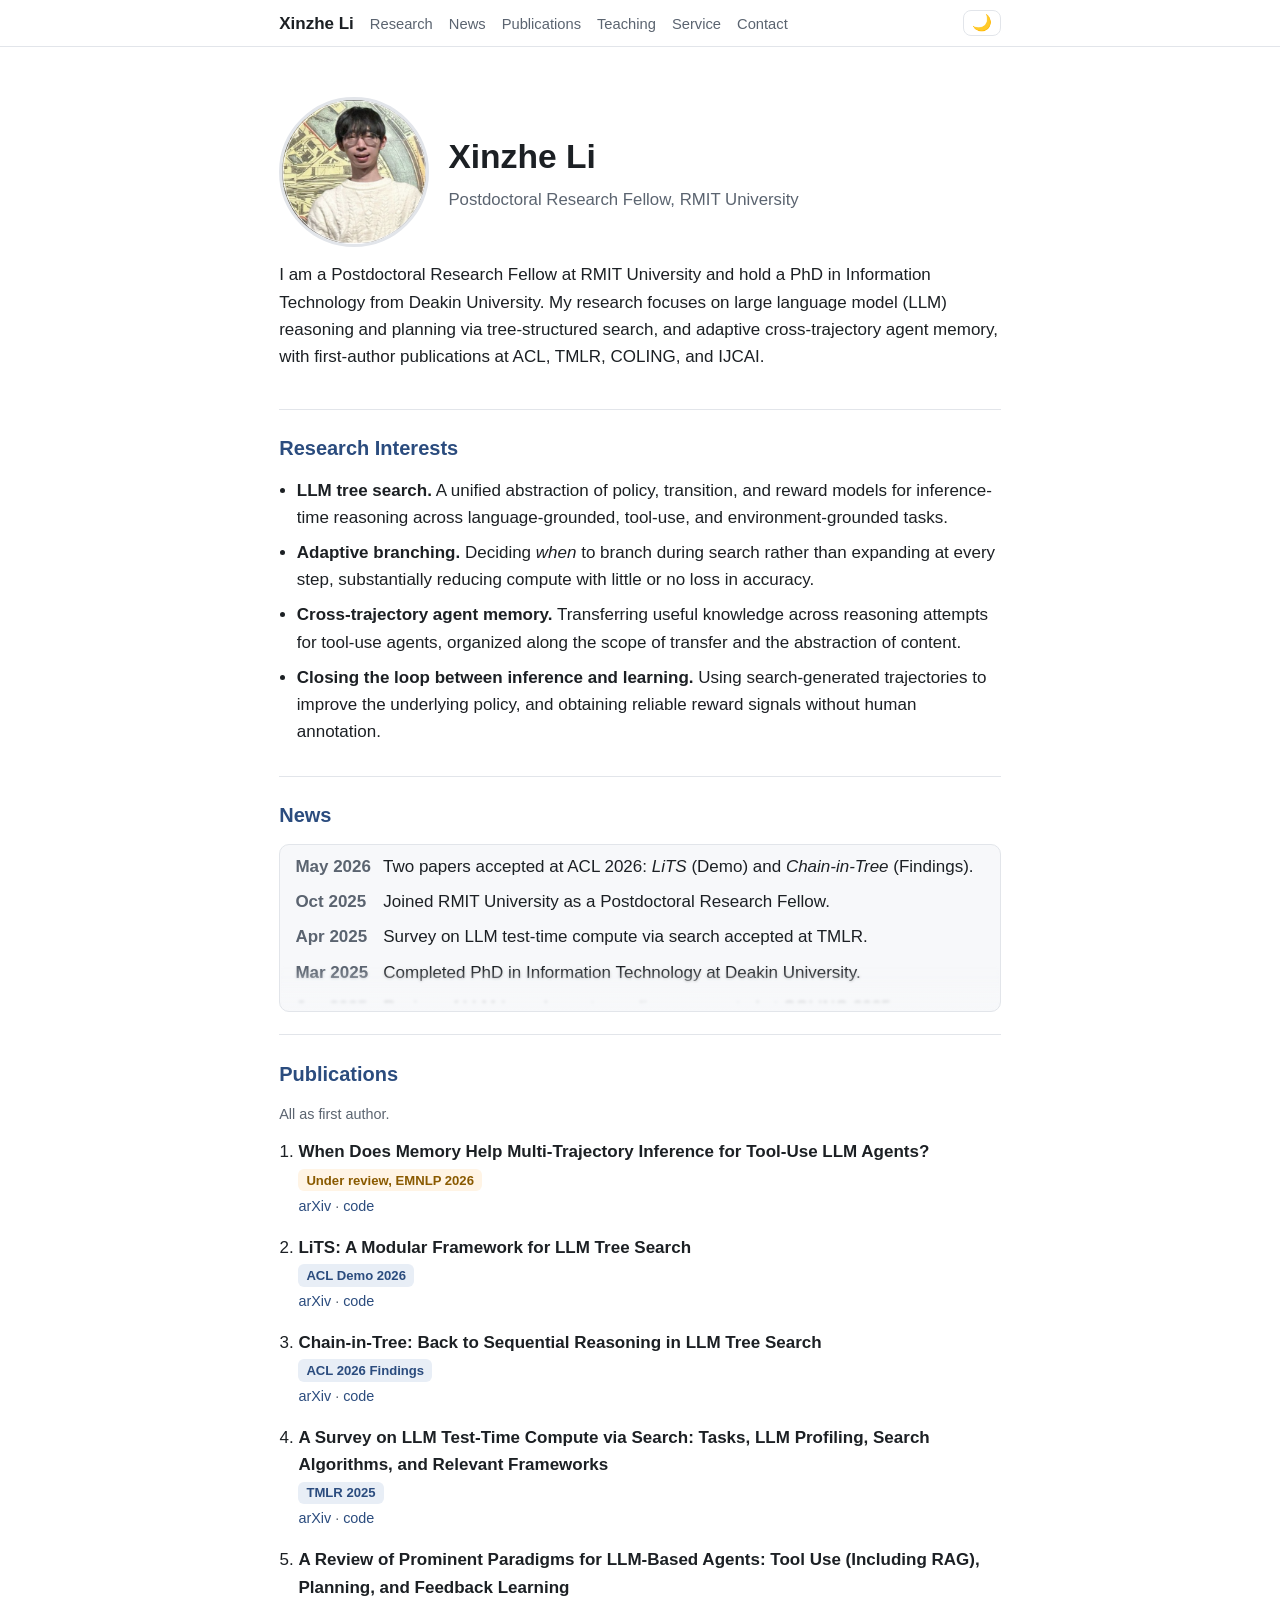
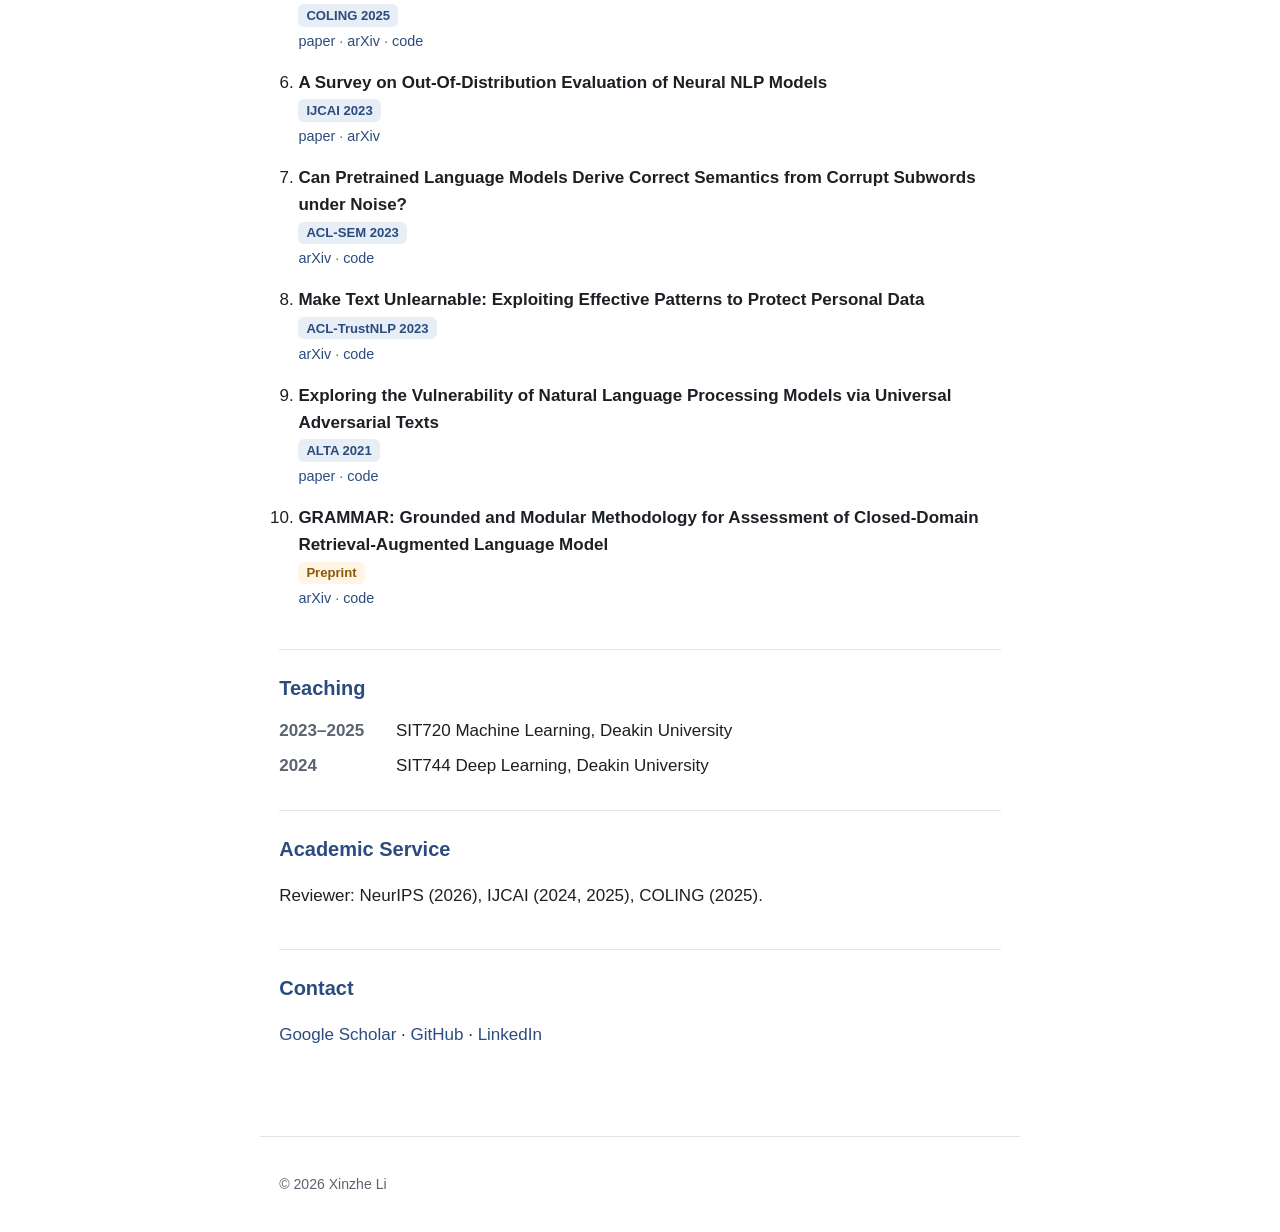
==== index.html @ d748f467 "Remove profile links under bio and email (kept links in contact footer)" ====
<!DOCTYPE html>
<html lang="en" data-theme="light">
<head>
  <meta charset="UTF-8">
  <meta name="viewport" content="width=device-width, initial-scale=1.0">
  <title>Xinzhe Li</title>
  <meta name="description" content="Xinzhe Li — Postdoctoral Research Fellow at RMIT University. LLM reasoning and planning via tree search, and cross-trajectory agent memory.">
  <meta name="author" content="Xinzhe Li">
  <link rel="preconnect" href="https://fonts.googleapis.com">
  <link rel="stylesheet" href="assets/css/style.css">
</head>
<body>
  <header class="site-header">
    <nav class="nav" aria-label="Primary">
      <a class="nav-brand" href="#top">Xinzhe Li</a>
      <ul class="nav-links">
        <li><a href="#research">Research</a></li>
        <li><a href="#news">News</a></li>
        <li><a href="#publications">Publications</a></li>
        <li><a href="#teaching">Teaching</a></li>
        <li><a href="#service">Service</a></li>
        <li><a href="#contact">Contact</a></li>
      </ul>
      <button id="theme-toggle" class="theme-toggle" type="button" aria-label="Toggle dark mode" title="Toggle dark mode">🌙</button>
    </nav>
  </header>

  <main id="top">
    <section class="hero" aria-labelledby="hero-name">
      <div class="hero-head">
        <img class="avatar" src="assets/img/avatar.png" alt="Xinzhe Li" width="150" height="150">
        <div>
          <h1 id="hero-name">Xinzhe Li</h1>
          <p class="hero-role">Postdoctoral Research Fellow, RMIT University</p>
        </div>
      </div>
      <p class="hero-bio">
        I am a Postdoctoral Research Fellow at RMIT University and hold a PhD in
        Information Technology from Deakin University. My research focuses on
        large language model (LLM) reasoning and planning via tree-structured search,
        and adaptive cross-trajectory agent memory, with first-author publications at
        ACL, TMLR, COLING, and IJCAI.
      </p>
    </section>

    <section id="research" aria-labelledby="research-h">
      <h2 id="research-h">Research Interests</h2>
      <ul class="research-list">
        <li><strong>LLM tree search.</strong> A unified abstraction of policy, transition,
          and reward models for inference-time reasoning across language-grounded,
          tool-use, and environment-grounded tasks.</li>
        <li><strong>Adaptive branching.</strong> Deciding <em>when</em> to branch during
          search rather than expanding at every step, substantially reducing compute with
          little or no loss in accuracy.</li>
        <li><strong>Cross-trajectory agent memory.</strong> Transferring useful knowledge
          across reasoning attempts for tool-use agents, organized along the scope of
          transfer and the abstraction of content.</li>
        <li><strong>Closing the loop between inference and learning.</strong> Using
          search-generated trajectories to improve the underlying policy, and obtaining
          reliable reward signals without human annotation.</li>
      </ul>
    </section>

    <section id="news" aria-labelledby="news-h">
      <h2 id="news-h">News</h2>
      <div class="news-box">
        <ul class="news-list">
          <li><span class="news-date">May 2026</span> Two papers accepted at ACL 2026: <em>LiTS</em> (Demo) and <em>Chain-in-Tree</em> (Findings).</li>
          <li><span class="news-date">Oct 2025</span> Joined RMIT University as a Postdoctoral Research Fellow.</li>
          <li><span class="news-date">Apr 2025</span> Survey on LLM test-time compute via search accepted at TMLR.</li>
          <li><span class="news-date">Mar 2025</span> Completed PhD in Information Technology at Deakin University.</li>
          <li><span class="news-date">Jan 2025</span> Review of LLM-based agent paradigms presented at COLING 2025.</li>
        </ul>
      </div>
    </section>

    <section id="publications" aria-labelledby="pub-h">
      <h2 id="pub-h">Publications</h2>
      <p class="pub-note">All as first author.</p>
      <ol class="pub-list">
        <li>
          <span class="pub-title">When Does Memory Help Multi-Trajectory Inference for Tool-Use LLM Agents?</span>
          <span class="pub-venue badge-review">Under review, EMNLP 2026</span>
          <span class="pub-links"><a href="https://arxiv.org/abs/2605.28224">arXiv</a> · <a href="https://github.com/xinzhel/lits-llm">code</a></span>
        </li>
        <li>
          <span class="pub-title">LiTS: A Modular Framework for LLM Tree Search</span>
          <span class="pub-venue">ACL Demo 2026</span>
          <span class="pub-links"><a href="https://arxiv.org/abs/2603.00631">arXiv</a> · <a href="https://github.com/xinzhel/lits-llm">code</a></span>
        </li>
        <li>
          <span class="pub-title">Chain-in-Tree: Back to Sequential Reasoning in LLM Tree Search</span>
          <span class="pub-venue">ACL 2026 Findings</span>
          <span class="pub-links"><a href="https://arxiv.org/abs/2509.25835">arXiv</a> · <a href="https://github.com/xinzhel/chain_in_tree">code</a></span>
        </li>
        <li>
          <span class="pub-title">A Survey on LLM Test-Time Compute via Search: Tasks, LLM Profiling, Search Algorithms, and Relevant Frameworks</span>
          <span class="pub-venue">TMLR 2025</span>
          <span class="pub-links"><a href="https://arxiv.org/abs/2501.10069">arXiv</a> · <a href="https://github.com/xinzhel/LLM-Search">code</a></span>
        </li>
        <li>
          <span class="pub-title">A Review of Prominent Paradigms for LLM-Based Agents: Tool Use (Including RAG), Planning, and Feedback Learning</span>
          <span class="pub-venue">COLING 2025</span>
          <span class="pub-links"><a href="https://aclanthology.org/2025.coling-main.652/">paper</a> · <a href="https://arxiv.org/abs/2406.05804">arXiv</a> · <a href="https://github.com/xinzhel/LLM-Agent-Survey">code</a></span>
        </li>
        <li>
          <span class="pub-title">A Survey on Out-Of-Distribution Evaluation of Neural NLP Models</span>
          <span class="pub-venue">IJCAI 2023</span>
          <span class="pub-links"><a href="https://www.ijcai.org/proceedings/2023/749">paper</a> · <a href="https://arxiv.org/abs/2306.15261">arXiv</a></span>
        </li>
        <li>
          <span class="pub-title">Can Pretrained Language Models Derive Correct Semantics from Corrupt Subwords under Noise?</span>
          <span class="pub-venue">ACL-SEM 2023</span>
          <span class="pub-links"><a href="https://arxiv.org/abs/2306.15268">arXiv</a> · <a href="https://github.com/xinzhel/word_corruption">code</a></span>
        </li>
        <li>
          <span class="pub-title">Make Text Unlearnable: Exploiting Effective Patterns to Protect Personal Data</span>
          <span class="pub-venue">ACL-TrustNLP 2023</span>
          <span class="pub-links"><a href="https://arxiv.org/abs/2307.00456">arXiv</a> · <a href="https://github.com/xinzhel/unlearnable_texts">code</a></span>
        </li>
        <li>
          <span class="pub-title">Exploring the Vulnerability of Natural Language Processing Models via Universal Adversarial Texts</span>
          <span class="pub-venue">ALTA 2021</span>
          <span class="pub-links"><a href="https://aclanthology.org/2021.alta-1.14/">paper</a> · <a href="https://github.com/xinzhel/attack_alta">code</a></span>
        </li>
        <li>
          <span class="pub-title">GRAMMAR: Grounded and Modular Methodology for Assessment of Closed-Domain Retrieval-Augmented Language Model</span>
          <span class="pub-venue badge-review">Preprint</span>
          <span class="pub-links"><a href="https://arxiv.org/abs/2404.19232">arXiv</a> · <a href="https://github.com/xinzhel/grammar">code</a></span>
        </li>
      </ol>
    </section>

    <section id="teaching" aria-labelledby="teach-h">
      <h2 id="teach-h">Teaching</h2>
      <ul class="teach-list">
        <li><span class="teach-date">2023–2025</span> SIT720 Machine Learning, Deakin University</li>
        <li><span class="teach-date">2024</span> SIT744 Deep Learning, Deakin University</li>
      </ul>
    </section>

    <section id="service" aria-labelledby="service-h">
      <h2 id="service-h">Academic Service</h2>
      <p>Reviewer: NeurIPS (2026), IJCAI (2024, 2025), COLING (2025).</p>
    </section>

    <section id="contact" aria-labelledby="contact-h">
      <h2 id="contact-h">Contact</h2>
      <p>
        <a href="https://scholar.google.com.au/citations?user=GzoezEUAAAAJ&hl=en">Google Scholar</a> ·
        <a href="https://github.com/xinzhel">GitHub</a> ·
        <a href="https://www.linkedin.com/in/xinzhe-li-b04639166/">LinkedIn</a>
      </p>
    </section>
  </main>

  <footer class="site-footer">
    <p>© <span id="year">2026</span> Xinzhe Li</p>
  </footer>

  <script src="assets/js/theme.js" defer></script>
</body>
</html>
---- assets/css/style.css ----
:root {
  --bg: #ffffff;
  --surface: #f7f8fa;
  --text: #1c2024;
  --muted: #5b6470;
  --accent: #2b4c7e;
  --accent-soft: #e8eef6;
  --border: #e2e5ea;
  --badge-review-bg: #fff4e5;
  --badge-review-text: #8a5a00;
  --maxw: 760px;
}

html[data-theme="dark"] {
  --bg: #14171a;
  --surface: #1c2024;
  --text: #e6e8eb;
  --muted: #9aa3ad;
  --accent: #8fb2e0;
  --accent-soft: #21303f;
  --border: #2a2f35;
  --badge-review-bg: #3a2e16;
  --badge-review-text: #e6b873;
}

@media (prefers-color-scheme: dark) {
  html:not([data-theme="light"]) {
    --bg: #14171a;
    --surface: #1c2024;
    --text: #e6e8eb;
    --muted: #9aa3ad;
    --accent: #8fb2e0;
    --accent-soft: #21303f;
    --border: #2a2f35;
    --badge-review-bg: #3a2e16;
    --badge-review-text: #e6b873;
  }
}

* { box-sizing: border-box; }

html { scroll-behavior: smooth; }

body {
  margin: 0;
  background: var(--bg);
  color: var(--text);
  font-family: -apple-system, BlinkMacSystemFont, "Segoe UI", Roboto, Helvetica, Arial, sans-serif;
  line-height: 1.6;
  font-size: 17px;
}

a { color: var(--accent); text-decoration: none; }
a:hover { text-decoration: underline; }

/* Header / nav */
.site-header {
  position: sticky;
  top: 0;
  background: color-mix(in srgb, var(--bg) 88%, transparent);
  backdrop-filter: saturate(180%) blur(8px);
  border-bottom: 1px solid var(--border);
  z-index: 10;
}
.nav {
  max-width: var(--maxw);
  margin: 0 auto;
  padding: 0.6rem 1.2rem;
  display: flex;
  align-items: center;
  gap: 1rem;
}
.nav-brand { font-weight: 700; color: var(--text); }
.nav-links {
  list-style: none;
  display: flex;
  flex-wrap: wrap;
  gap: 1rem;
  margin: 0;
  padding: 0;
  flex: 1;
}
.nav-links a { color: var(--muted); font-size: 0.92rem; }
.nav-links a:hover { color: var(--accent); text-decoration: none; }
.theme-toggle {
  background: transparent;
  border: 1px solid var(--border);
  border-radius: 8px;
  padding: 0.25rem 0.5rem;
  cursor: pointer;
  font-size: 1rem;
  line-height: 1;
}

/* Main layout */
main {
  max-width: var(--maxw);
  margin: 0 auto;
  padding: 1.5rem 1.2rem 3rem;
}
section { padding: 1.4rem 0; border-top: 1px solid var(--border); }
section:first-of-type { border-top: none; }
h1 { font-size: 2.1rem; margin: 0 0 0.2rem; }
h2 { font-size: 1.25rem; color: var(--accent); margin: 0 0 0.8rem; }

/* Hero */
.hero { padding-top: 1.6rem; }
.hero-role { color: var(--muted); font-size: 1.05rem; margin: 0 0 0.9rem; }
.hero-bio { margin: 0 0 1rem; }
.hero-links, .nav-links { list-style: none; }
.hero-links {
  display: flex;
  flex-wrap: wrap;
  gap: 0.4rem 1rem;
  margin: 0;
  padding: 0;
}
.hero-links a { font-weight: 600; }

/* Lists */
.research-list { padding-left: 1.1rem; margin: 0; }
.research-list li { margin-bottom: 0.5rem; }

.news-list, .teach-list { list-style: none; padding: 0; margin: 0; }
.news-list li, .teach-list li { margin-bottom: 0.5rem; }
.news-date, .teach-date {
  display: inline-block;
  min-width: 5.2rem;
  font-weight: 600;
  color: var(--muted);
}

/* Publications */
.pub-note { color: var(--muted); margin: 0 0 0.8rem; font-size: 0.9rem; }
.pub-list { padding-left: 1.2rem; margin: 0; }
.pub-list li { margin-bottom: 1rem; }
.pub-title { display: block; font-weight: 600; }
.pub-venue {
  display: inline-block;
  margin: 0.2rem 0;
  padding: 0.05rem 0.5rem;
  background: var(--accent-soft);
  color: var(--accent);
  border-radius: 6px;
  font-size: 0.82rem;
  font-weight: 600;
}
.pub-venue.badge-review {
  background: var(--badge-review-bg);
  color: var(--badge-review-text);
}
.pub-links { display: block; font-size: 0.9rem; color: var(--muted); }

/* Footer */
.site-footer {
  max-width: var(--maxw);
  margin: 0 auto;
  padding: 1.4rem 1.2rem;
  border-top: 1px solid var(--border);
  color: var(--muted);
  font-size: 0.88rem;
}

/* Responsive */
@media (max-width: 720px) {
  body { font-size: 16px; }
  .nav { flex-wrap: wrap; }
  .nav-links { order: 3; width: 100%; }
  h1 { font-size: 1.8rem; }
  .news-date, .teach-date { display: block; min-width: 0; }
}

/* News: scrollable box with a faded, blurred bottom edge */
.news-box {
  position: relative;
  background: var(--surface);
  border: 1px solid var(--border);
  border-radius: 10px;
  padding: 0.5rem 0.95rem;
}
.news-box .news-list {
  max-height: 150px;
  overflow-y: auto;
  padding-right: 0.6rem;
  scrollbar-width: thin;
}
.news-box .news-list li:last-child { margin-bottom: 0.2rem; }
.news-box::after {
  content: "";
  position: absolute;
  left: 1px;
  right: 1px;
  bottom: 1px;
  height: 44px;
  border-radius: 0 0 10px 10px;
  background: linear-gradient(to bottom, transparent, var(--surface));
  backdrop-filter: blur(1.5px);
  -webkit-mask-image: linear-gradient(to bottom, transparent, #000 75%);
  mask-image: linear-gradient(to bottom, transparent, #000 75%);
  pointer-events: none;
}

/* Hero avatar */
.hero-head {
  display: flex;
  align-items: center;
  gap: 1.2rem;
  margin-bottom: 0.9rem;
}
.hero-head h1 { margin: 0 0 0.2rem; }
.hero-head .hero-role { margin: 0; }
.avatar {
  width: 150px;
  height: 150px;
  border-radius: 50%;
  object-fit: cover;
  object-position: center;
  border: 3px solid var(--border);
  flex-shrink: 0;
}
@media (max-width: 720px) {
  .hero-head { flex-direction: column; align-items: flex-start; gap: 0.8rem; }
  .avatar { width: 120px; height: 120px; }
}

/* Teaching: fixed-width date column so course titles align */
.teach-date { width: 7rem; min-width: 7rem; }
@media (max-width: 720px) {
  .teach-date { width: auto; min-width: 0; }
}
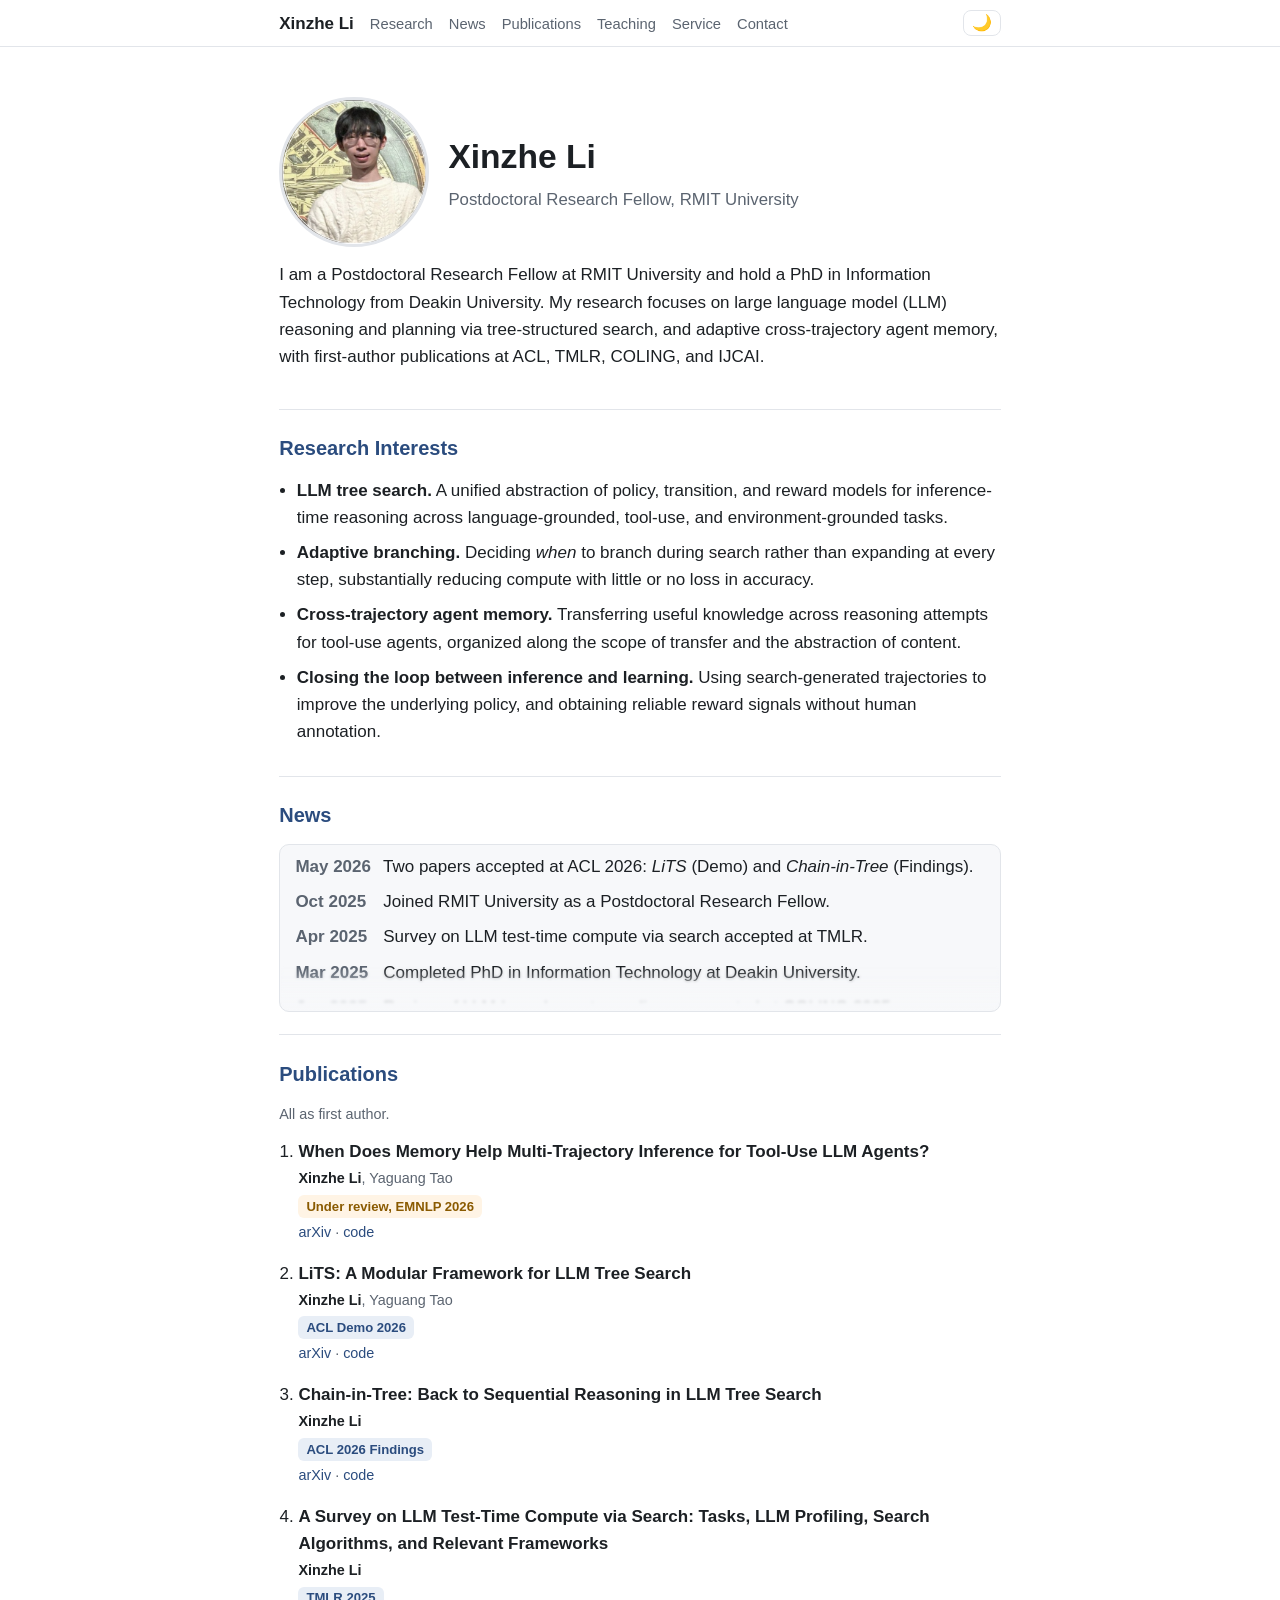
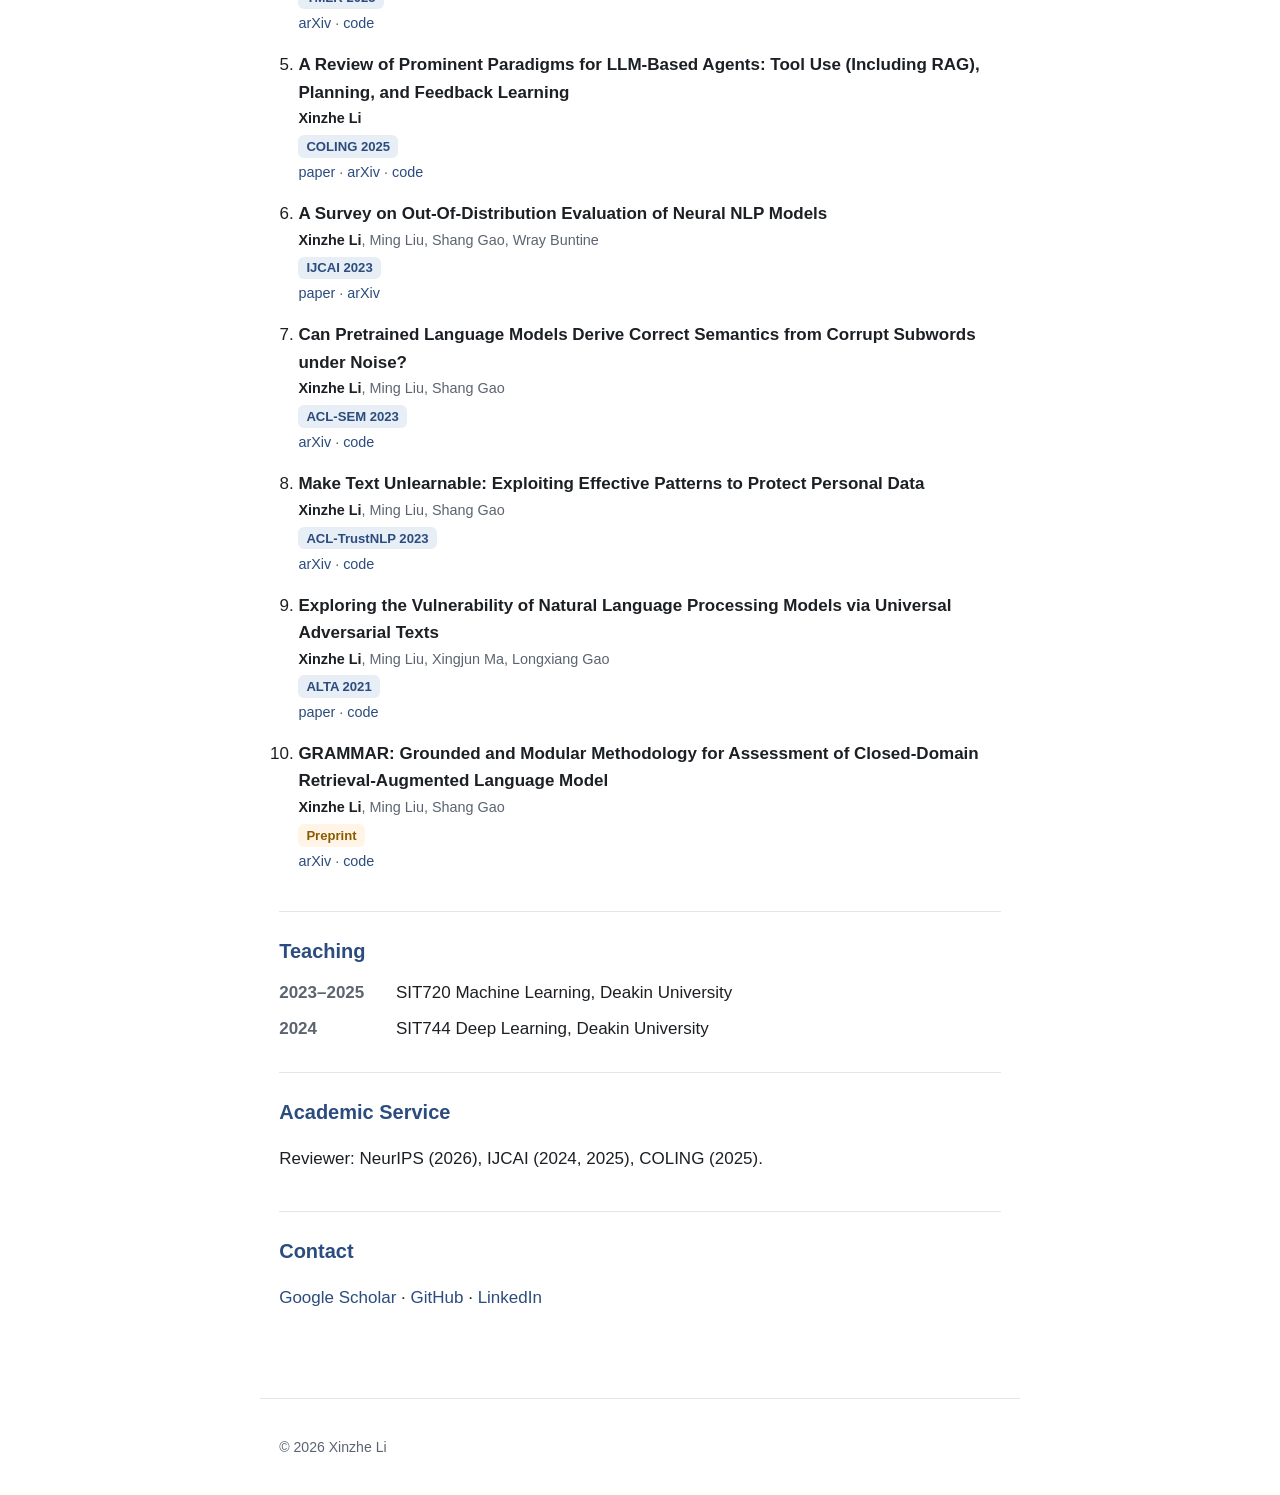
==== commit 7b889b03: "Add author lists (bold name); drop unused publications.json; update README" ====
--- a/index.html
+++ b/index.html
@@ -80,51 +80,61 @@
       <ol class="pub-list">
         <li>
           <span class="pub-title">When Does Memory Help Multi-Trajectory Inference for Tool-Use LLM Agents?</span>
+          <span class="pub-authors"><strong>Xinzhe Li</strong>, Yaguang Tao</span>
           <span class="pub-venue badge-review">Under review, EMNLP 2026</span>
           <span class="pub-links"><a href="https://arxiv.org/abs/2605.28224">arXiv</a> · <a href="https://github.com/xinzhel/lits-llm">code</a></span>
         </li>
         <li>
           <span class="pub-title">LiTS: A Modular Framework for LLM Tree Search</span>
+          <span class="pub-authors"><strong>Xinzhe Li</strong>, Yaguang Tao</span>
           <span class="pub-venue">ACL Demo 2026</span>
           <span class="pub-links"><a href="https://arxiv.org/abs/2603.00631">arXiv</a> · <a href="https://github.com/xinzhel/lits-llm">code</a></span>
         </li>
         <li>
           <span class="pub-title">Chain-in-Tree: Back to Sequential Reasoning in LLM Tree Search</span>
+          <span class="pub-authors"><strong>Xinzhe Li</strong></span>
           <span class="pub-venue">ACL 2026 Findings</span>
           <span class="pub-links"><a href="https://arxiv.org/abs/2509.25835">arXiv</a> · <a href="https://github.com/xinzhel/chain_in_tree">code</a></span>
         </li>
         <li>
           <span class="pub-title">A Survey on LLM Test-Time Compute via Search: Tasks, LLM Profiling, Search Algorithms, and Relevant Frameworks</span>
+          <span class="pub-authors"><strong>Xinzhe Li</strong></span>
           <span class="pub-venue">TMLR 2025</span>
           <span class="pub-links"><a href="https://arxiv.org/abs/2501.10069">arXiv</a> · <a href="https://github.com/xinzhel/LLM-Search">code</a></span>
         </li>
         <li>
           <span class="pub-title">A Review of Prominent Paradigms for LLM-Based Agents: Tool Use (Including RAG), Planning, and Feedback Learning</span>
+          <span class="pub-authors"><strong>Xinzhe Li</strong></span>
           <span class="pub-venue">COLING 2025</span>
           <span class="pub-links"><a href="https://aclanthology.org/2025.coling-main.652/">paper</a> · <a href="https://arxiv.org/abs/2406.05804">arXiv</a> · <a href="https://github.com/xinzhel/LLM-Agent-Survey">code</a></span>
         </li>
         <li>
           <span class="pub-title">A Survey on Out-Of-Distribution Evaluation of Neural NLP Models</span>
+          <span class="pub-authors"><strong>Xinzhe Li</strong>, Ming Liu, Shang Gao, Wray Buntine</span>
           <span class="pub-venue">IJCAI 2023</span>
           <span class="pub-links"><a href="https://www.ijcai.org/proceedings/2023/749">paper</a> · <a href="https://arxiv.org/abs/2306.15261">arXiv</a></span>
         </li>
         <li>
           <span class="pub-title">Can Pretrained Language Models Derive Correct Semantics from Corrupt Subwords under Noise?</span>
+          <span class="pub-authors"><strong>Xinzhe Li</strong>, Ming Liu, Shang Gao</span>
           <span class="pub-venue">ACL-SEM 2023</span>
           <span class="pub-links"><a href="https://arxiv.org/abs/2306.15268">arXiv</a> · <a href="https://github.com/xinzhel/word_corruption">code</a></span>
         </li>
         <li>
           <span class="pub-title">Make Text Unlearnable: Exploiting Effective Patterns to Protect Personal Data</span>
+          <span class="pub-authors"><strong>Xinzhe Li</strong>, Ming Liu, Shang Gao</span>
           <span class="pub-venue">ACL-TrustNLP 2023</span>
           <span class="pub-links"><a href="https://arxiv.org/abs/2307.00456">arXiv</a> · <a href="https://github.com/xinzhel/unlearnable_texts">code</a></span>
         </li>
         <li>
           <span class="pub-title">Exploring the Vulnerability of Natural Language Processing Models via Universal Adversarial Texts</span>
+          <span class="pub-authors"><strong>Xinzhe Li</strong>, Ming Liu, Xingjun Ma, Longxiang Gao</span>
           <span class="pub-venue">ALTA 2021</span>
           <span class="pub-links"><a href="https://aclanthology.org/2021.alta-1.14/">paper</a> · <a href="https://github.com/xinzhel/attack_alta">code</a></span>
         </li>
         <li>
           <span class="pub-title">GRAMMAR: Grounded and Modular Methodology for Assessment of Closed-Domain Retrieval-Augmented Language Model</span>
+          <span class="pub-authors"><strong>Xinzhe Li</strong>, Ming Liu, Shang Gao</span>
           <span class="pub-venue badge-review">Preprint</span>
           <span class="pub-links"><a href="https://arxiv.org/abs/2404.19232">arXiv</a> · <a href="https://github.com/xinzhel/grammar">code</a></span>
         </li>
--- a/assets/css/style.css
+++ b/assets/css/style.css
@@ -228,3 +228,7 @@
 @media (max-width: 720px) {
   .teach-date { width: auto; min-width: 0; }
 }
+
+/* Publication authors */
+.pub-authors { display: block; font-size: 0.9rem; color: var(--muted); margin: 0.1rem 0; }
+.pub-authors strong { color: var(--text); }
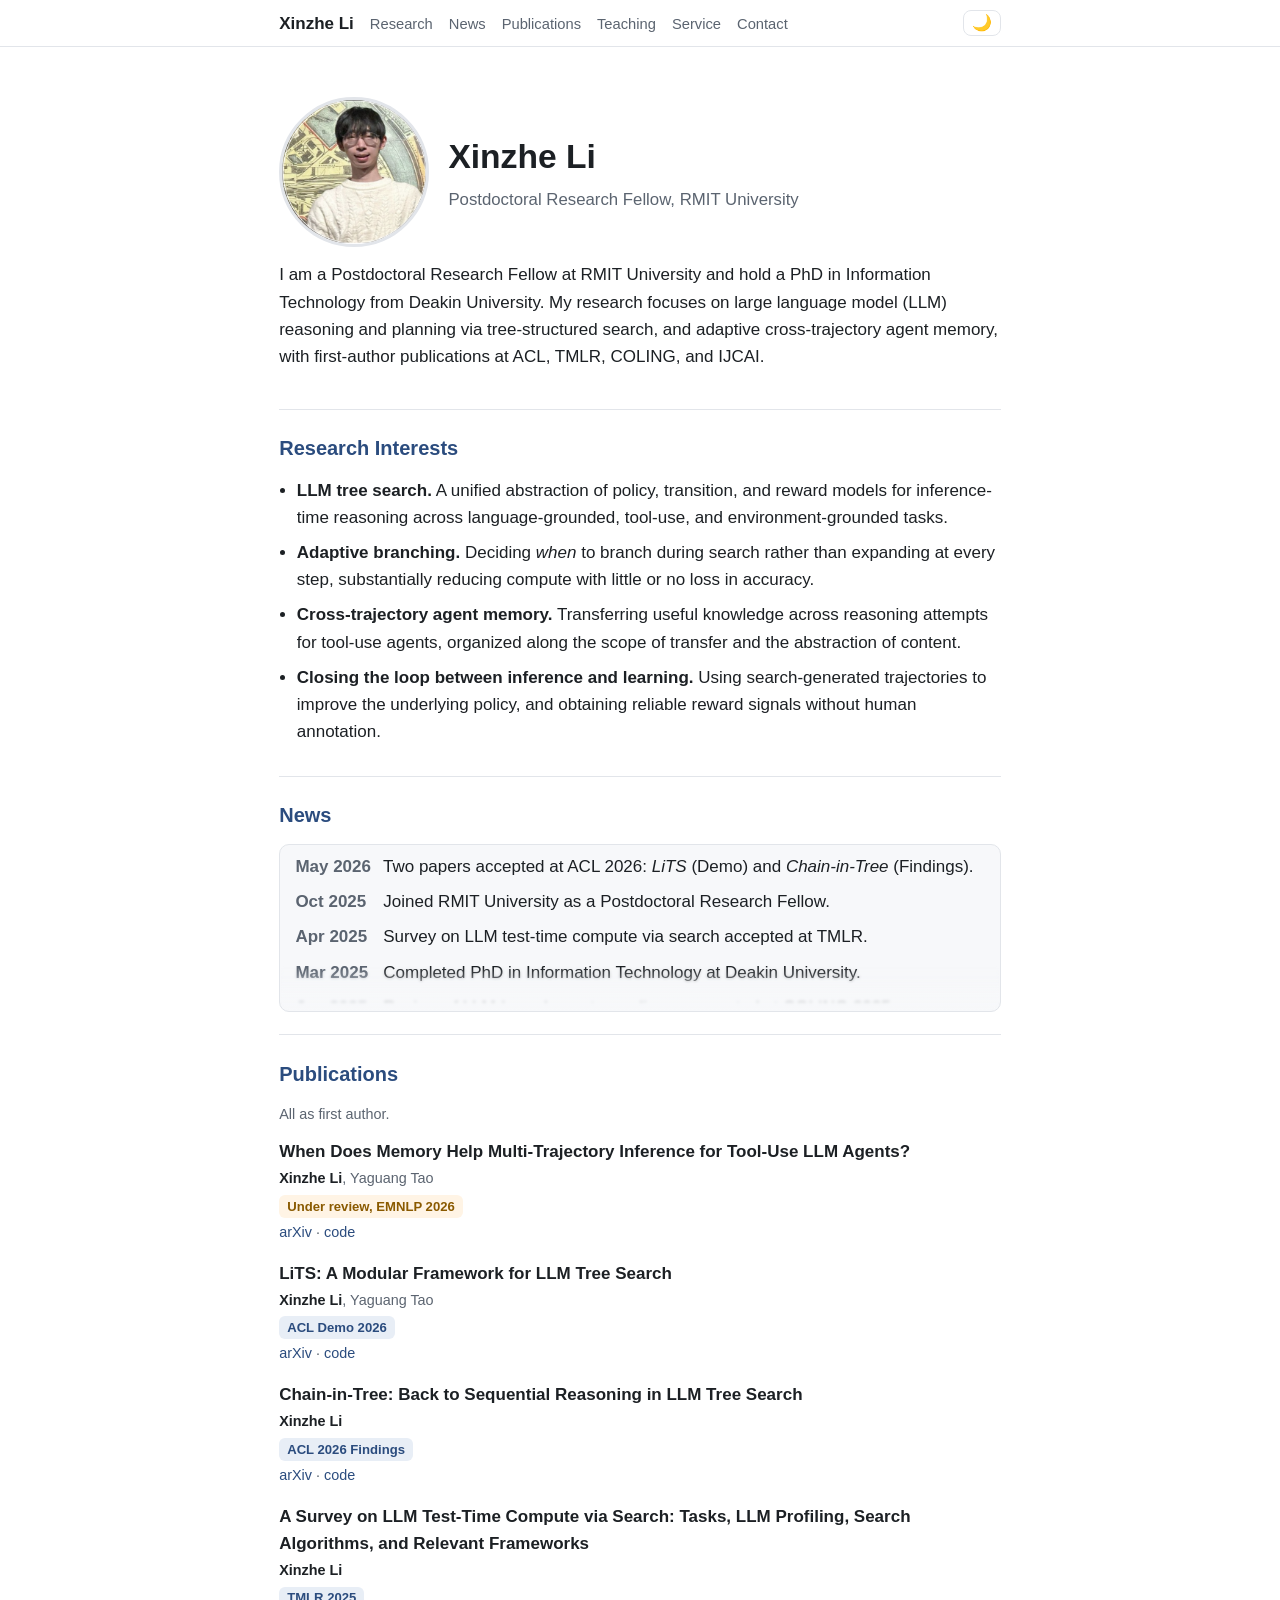
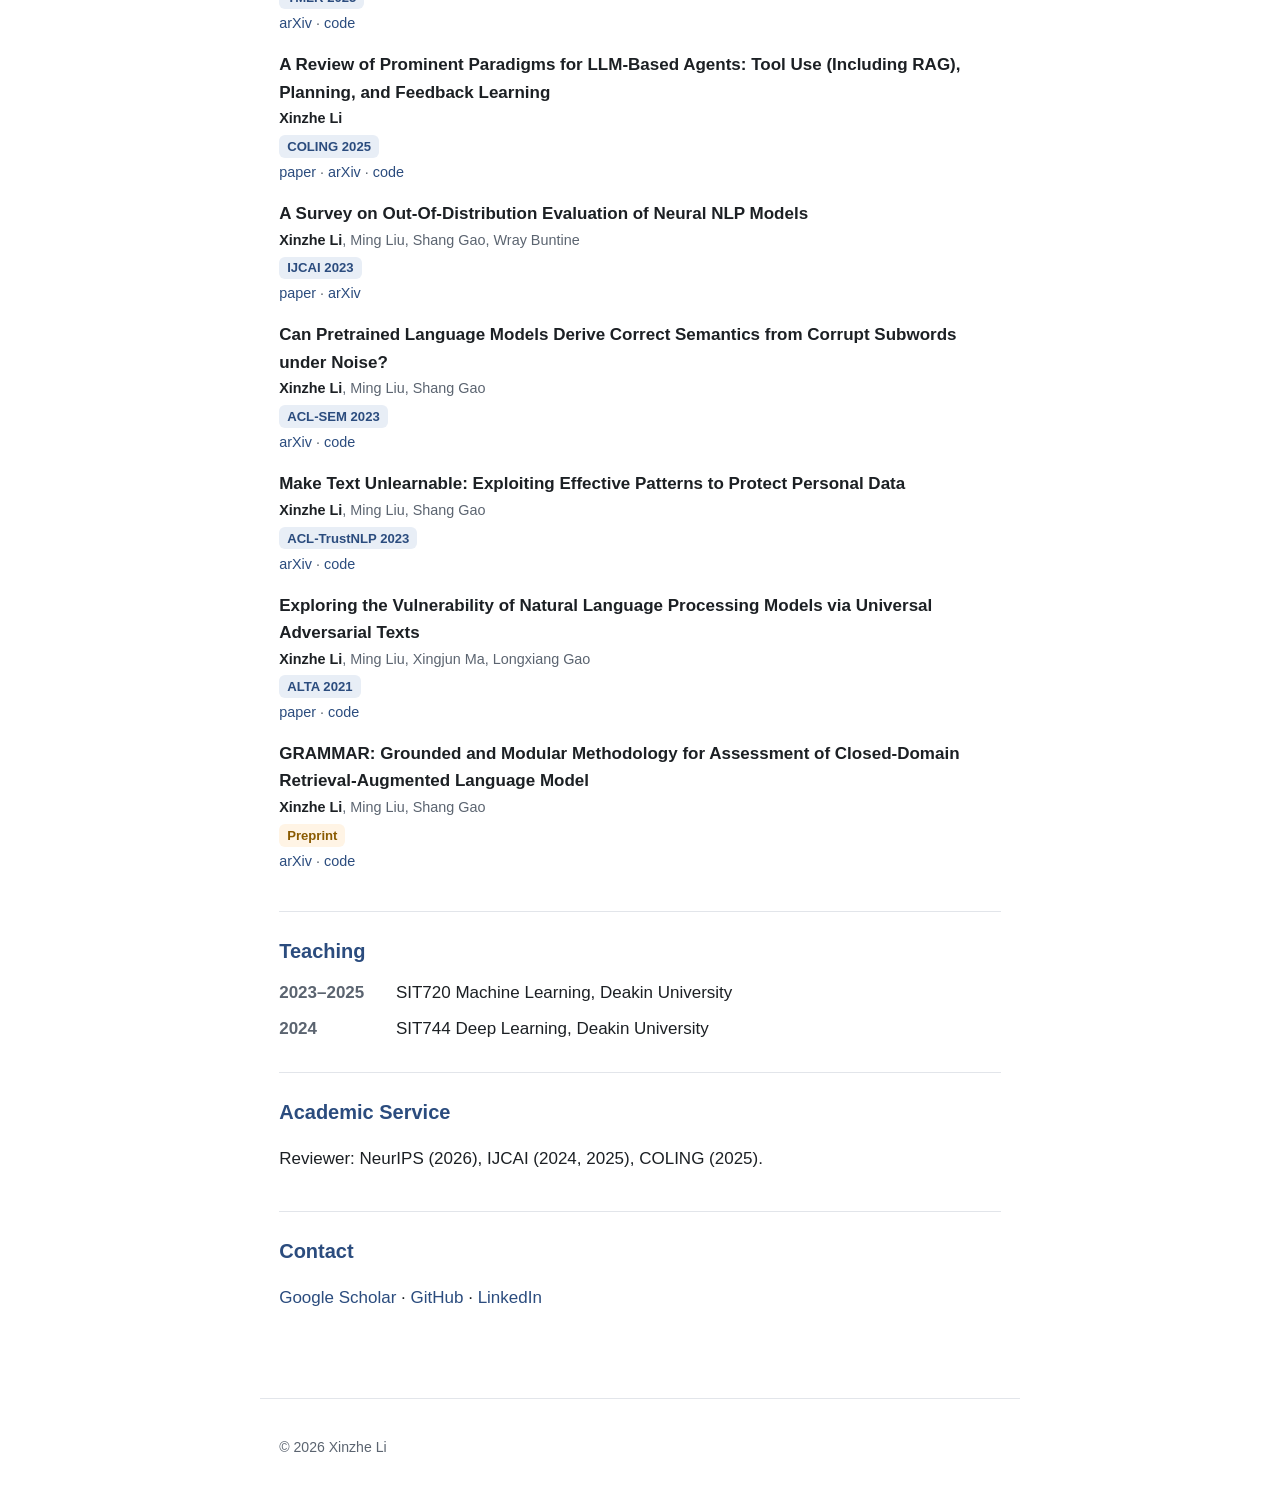
==== commit 21e7da81: "Remove numbering from publications list" ====
--- a/index.html
+++ b/index.html
@@ -77,7 +77,7 @@
     <section id="publications" aria-labelledby="pub-h">
       <h2 id="pub-h">Publications</h2>
       <p class="pub-note">All as first author.</p>
-      <ol class="pub-list">
+      <ul class="pub-list">
         <li>
           <span class="pub-title">When Does Memory Help Multi-Trajectory Inference for Tool-Use LLM Agents?</span>
           <span class="pub-authors"><strong>Xinzhe Li</strong>, Yaguang Tao</span>
@@ -138,7 +138,7 @@
           <span class="pub-venue badge-review">Preprint</span>
           <span class="pub-links"><a href="https://arxiv.org/abs/2404.19232">arXiv</a> · <a href="https://github.com/xinzhel/grammar">code</a></span>
         </li>
-      </ol>
+      </ul>
     </section>
 
     <section id="teaching" aria-labelledby="teach-h">
--- a/assets/css/style.css
+++ b/assets/css/style.css
@@ -132,7 +132,7 @@
 
 /* Publications */
 .pub-note { color: var(--muted); margin: 0 0 0.8rem; font-size: 0.9rem; }
-.pub-list { padding-left: 1.2rem; margin: 0; }
+.pub-list { list-style: none; padding-left: 0; margin: 0; }
 .pub-list li { margin-bottom: 1rem; }
 .pub-title { display: block; font-weight: 600; }
 .pub-venue {
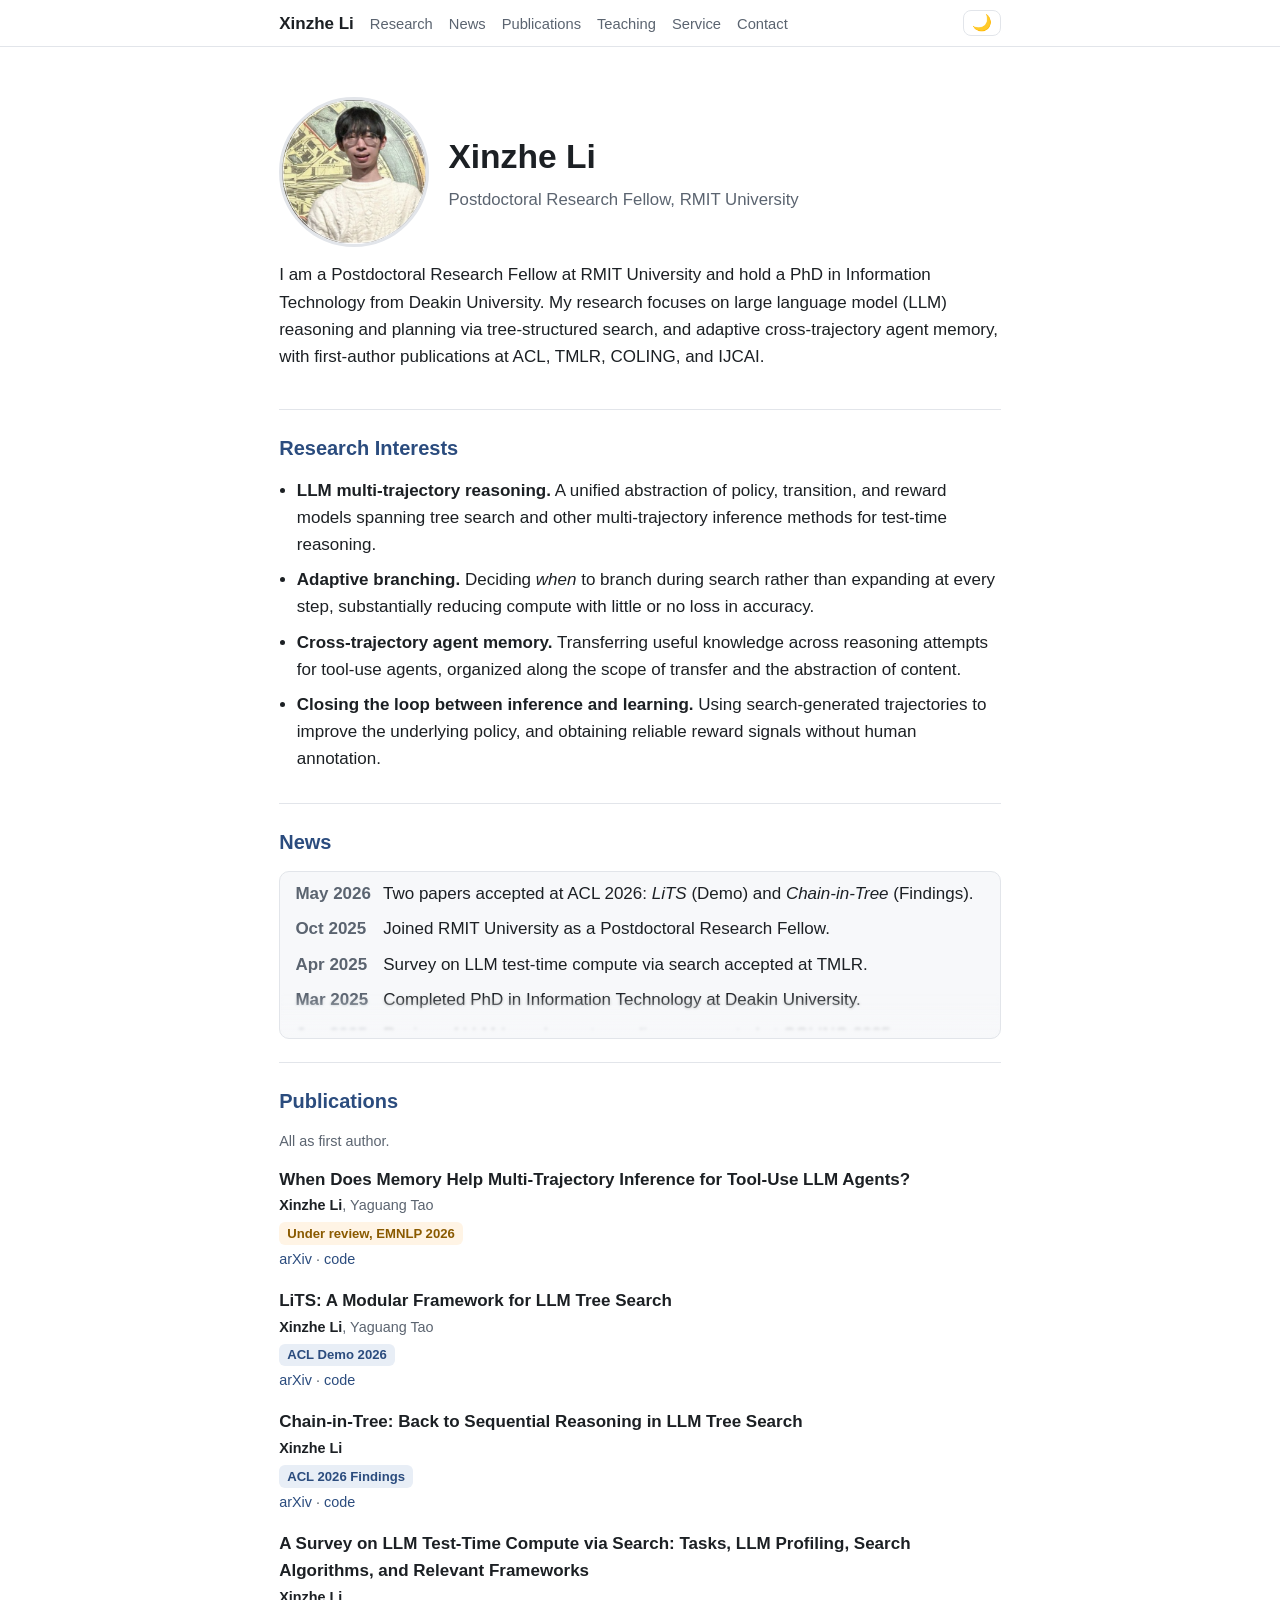
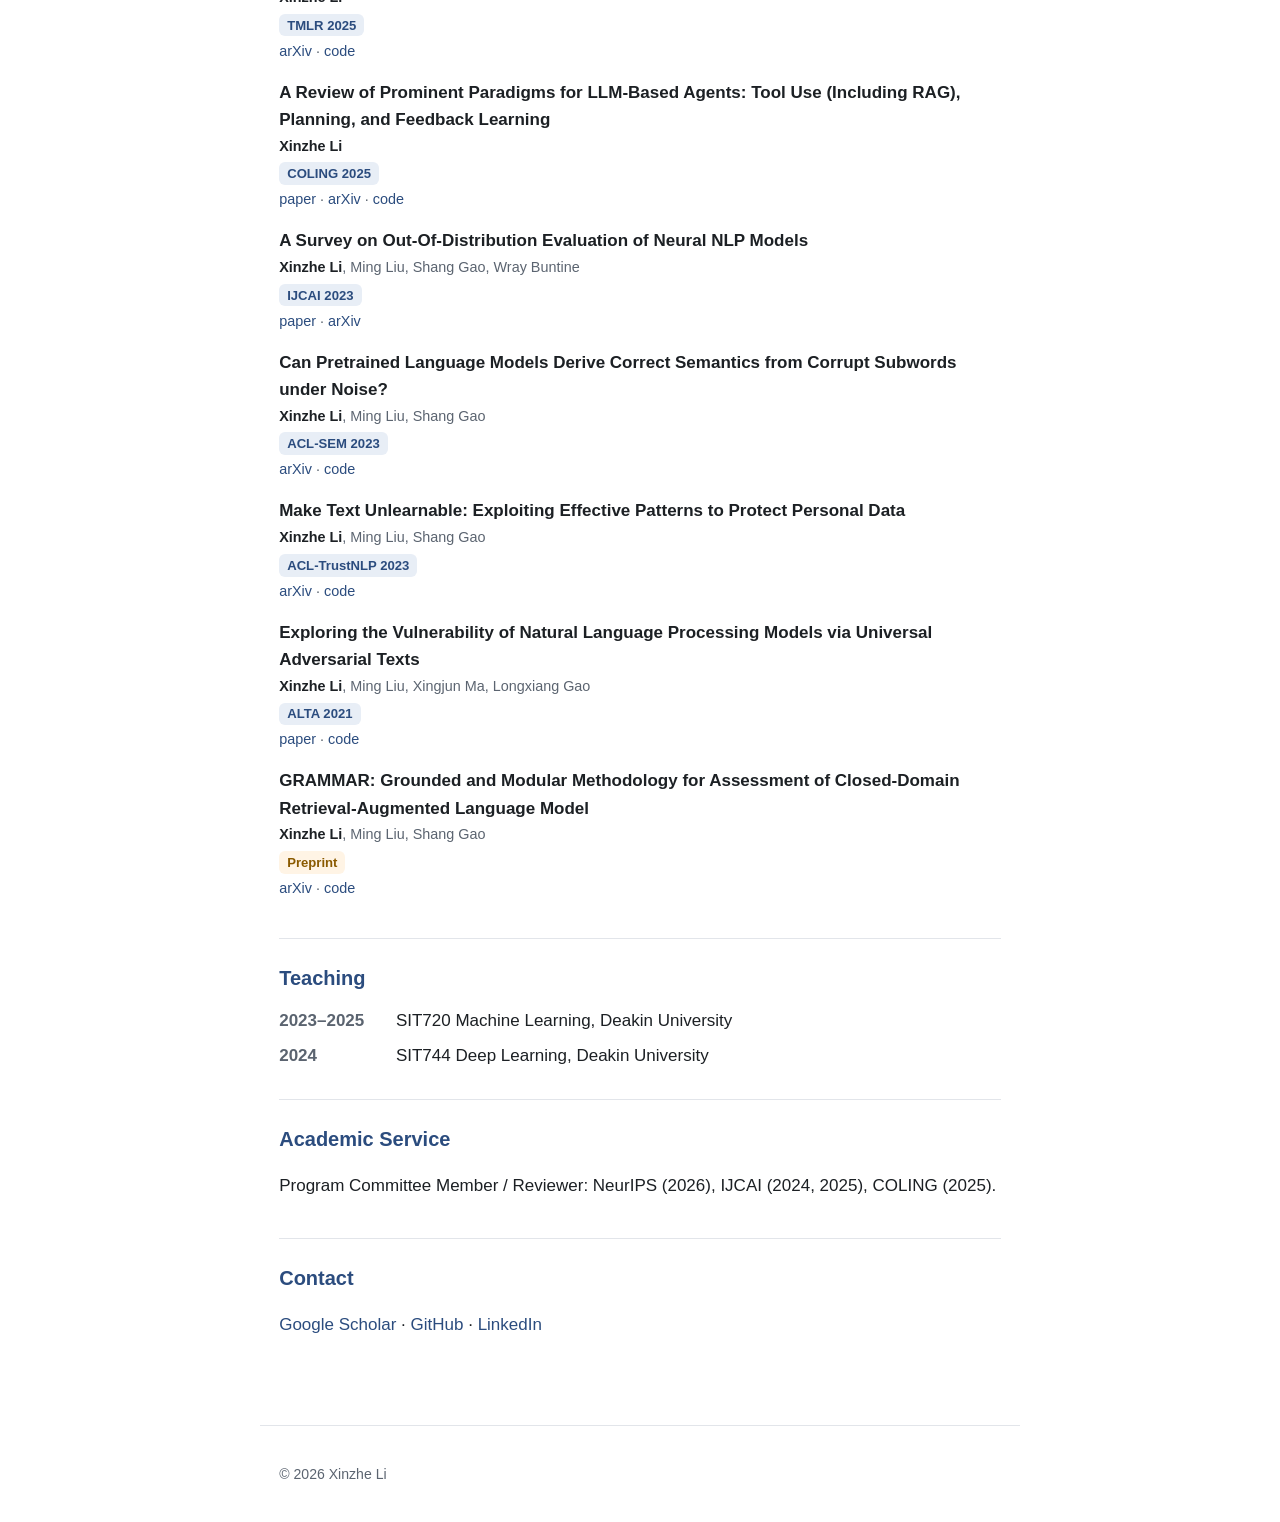
==== commit 48e3de8e: "Reframe research bullet to multi-trajectory reasoning; PC member/reviewer label" ====
--- a/index.html
+++ b/index.html
@@ -46,9 +46,9 @@
     <section id="research" aria-labelledby="research-h">
       <h2 id="research-h">Research Interests</h2>
       <ul class="research-list">
-        <li><strong>LLM tree search.</strong> A unified abstraction of policy, transition,
-          and reward models for inference-time reasoning across language-grounded,
-          tool-use, and environment-grounded tasks.</li>
+        <li><strong>LLM multi-trajectory reasoning.</strong> A unified abstraction of
+          policy, transition, and reward models spanning tree search and other
+          multi-trajectory inference methods for test-time reasoning.</li>
         <li><strong>Adaptive branching.</strong> Deciding <em>when</em> to branch during
           search rather than expanding at every step, substantially reducing compute with
           little or no loss in accuracy.</li>
@@ -151,7 +151,7 @@
 
     <section id="service" aria-labelledby="service-h">
       <h2 id="service-h">Academic Service</h2>
-      <p>Reviewer: NeurIPS (2026), IJCAI (2024, 2025), COLING (2025).</p>
+      <p>Program Committee Member / Reviewer: NeurIPS (2026), IJCAI (2024, 2025), COLING (2025).</p>
     </section>
 
     <section id="contact" aria-labelledby="contact-h">
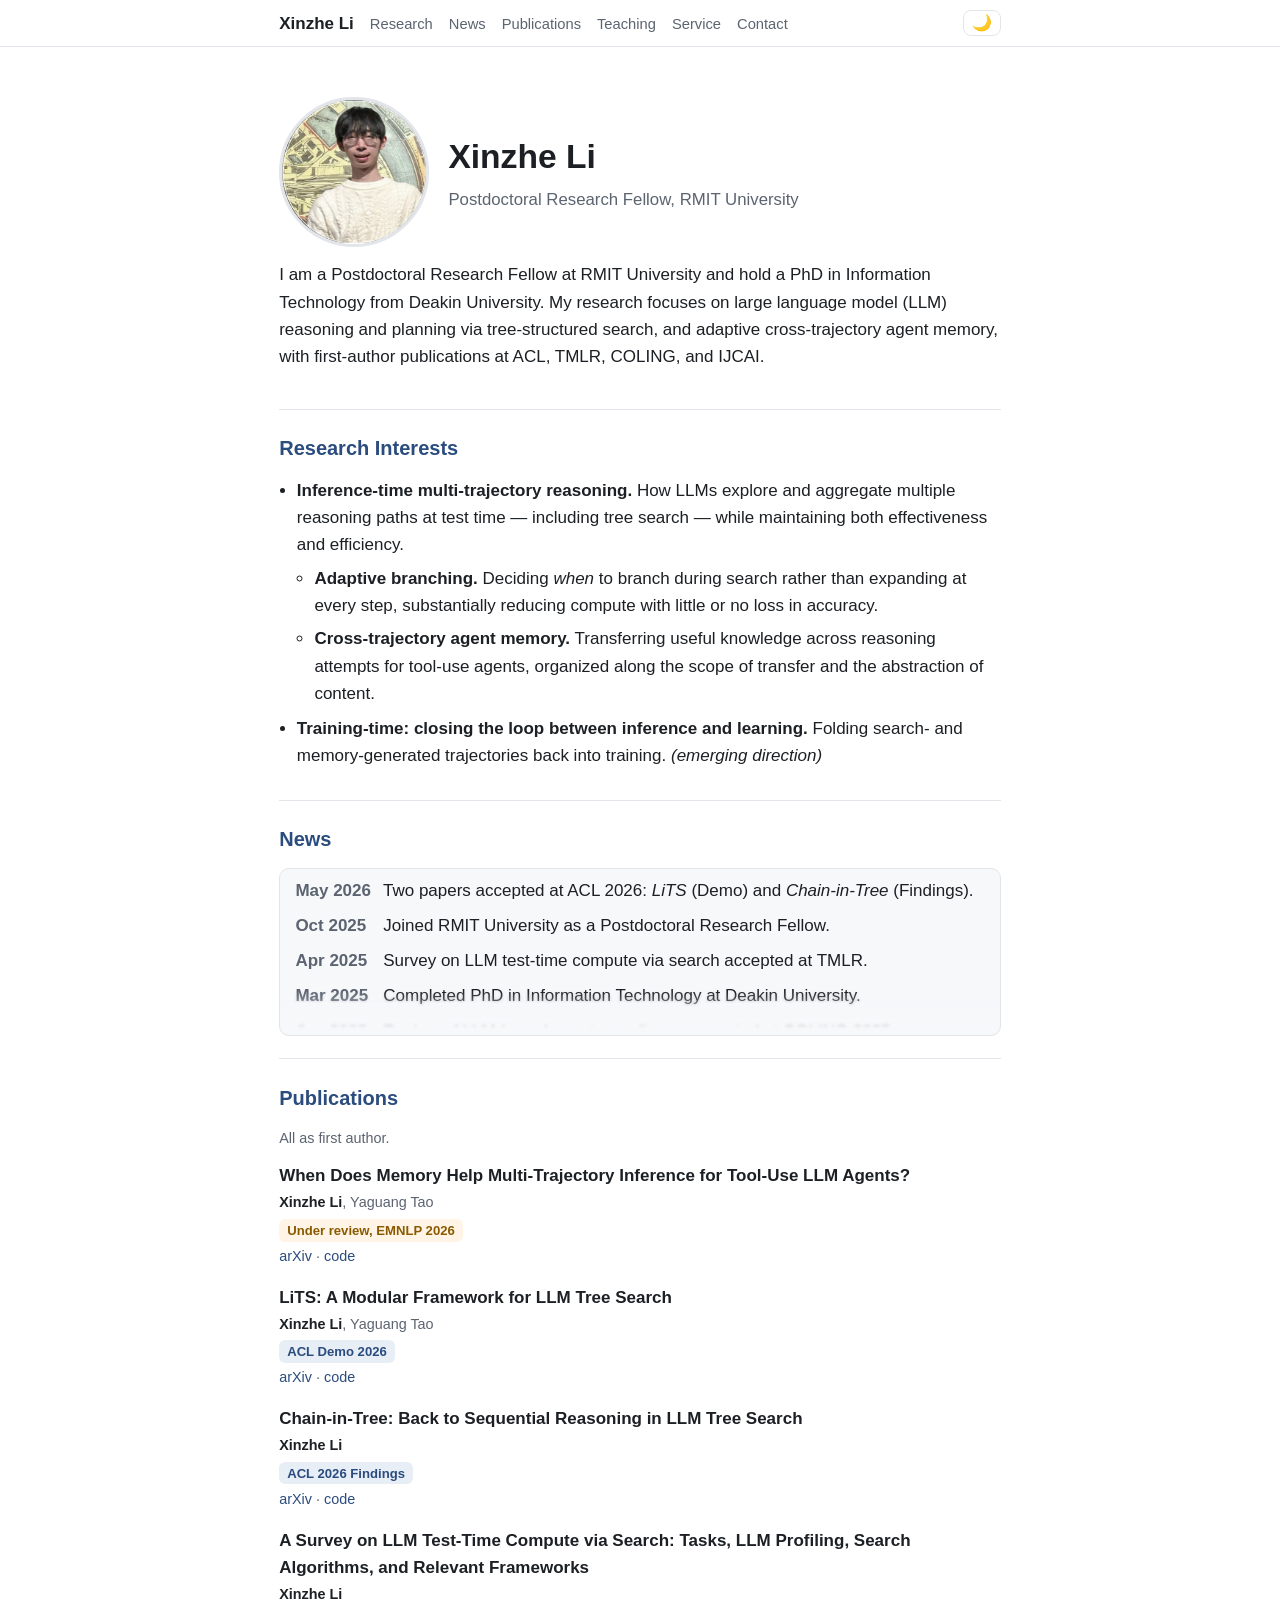
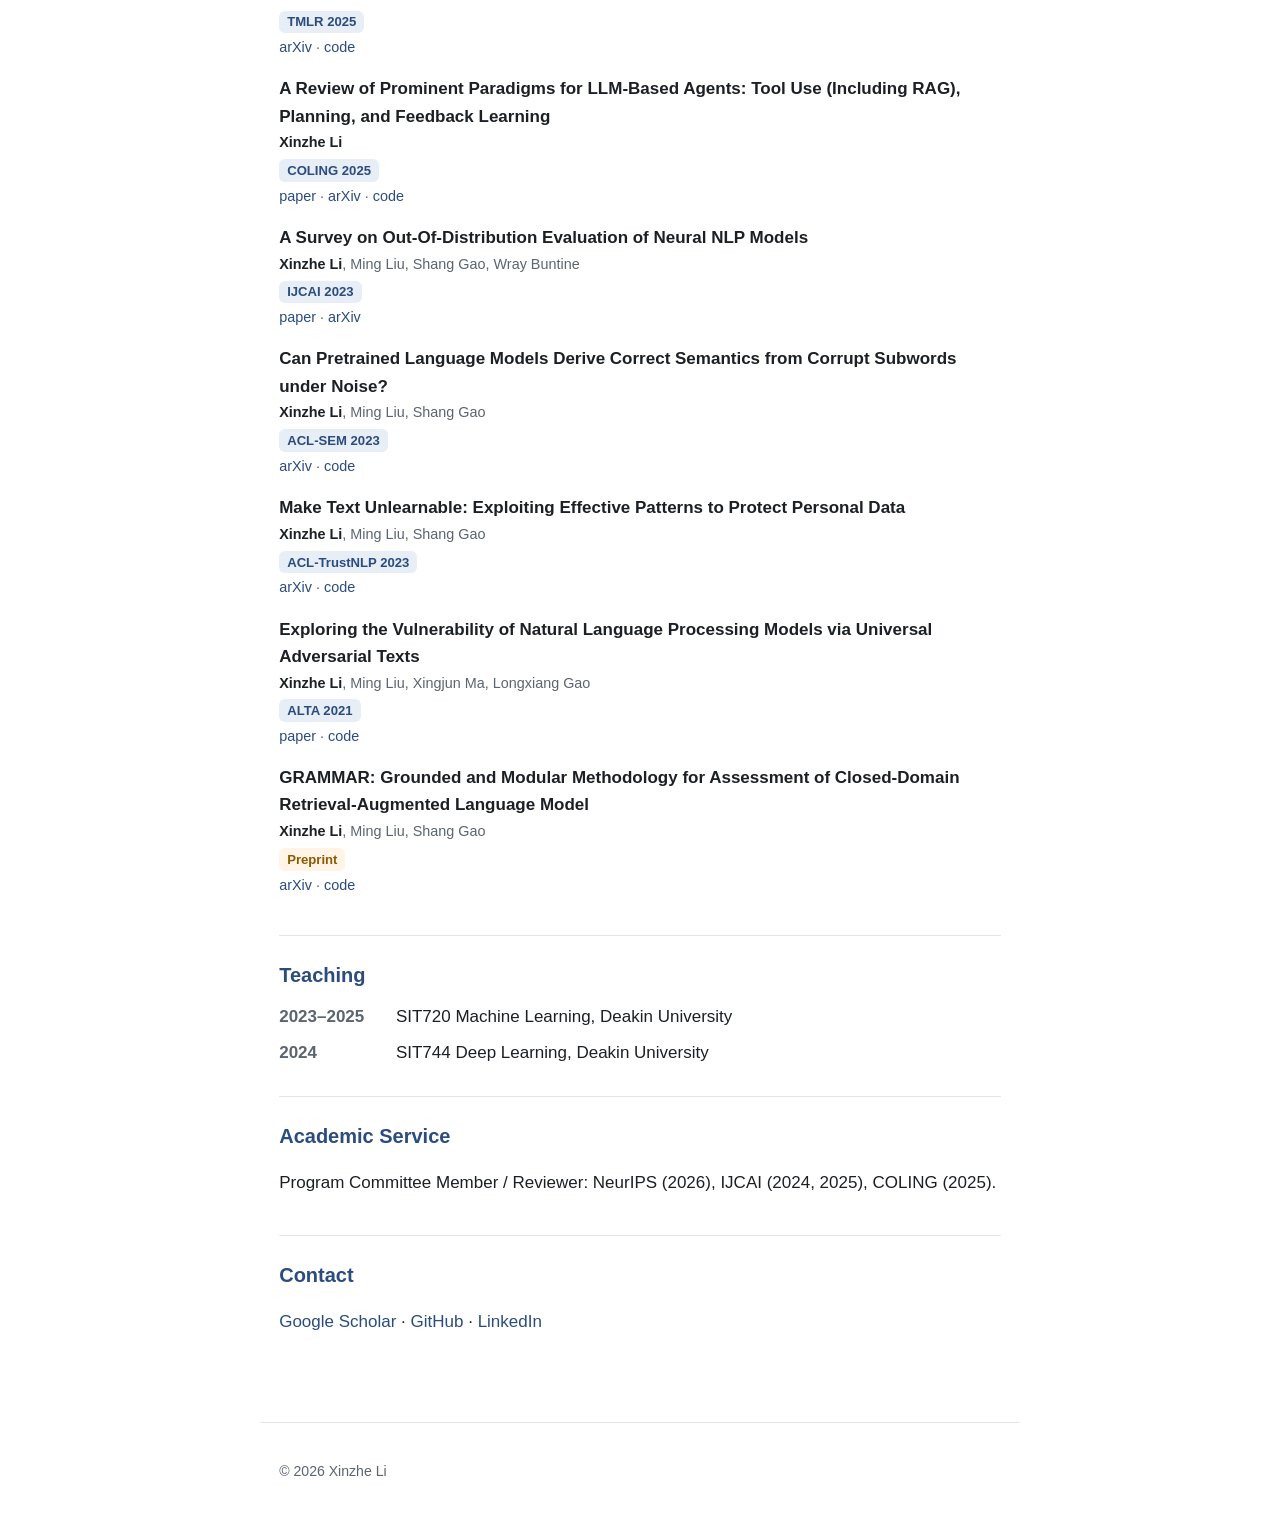
==== commit 5fec2d65: "Restructure research interests into inference-time and training-time lines" ====
--- a/index.html
+++ b/index.html
@@ -46,18 +46,20 @@
     <section id="research" aria-labelledby="research-h">
       <h2 id="research-h">Research Interests</h2>
       <ul class="research-list">
-        <li><strong>LLM multi-trajectory reasoning.</strong> A unified abstraction of
-          policy, transition, and reward models spanning tree search and other
-          multi-trajectory inference methods for test-time reasoning.</li>
-        <li><strong>Adaptive branching.</strong> Deciding <em>when</em> to branch during
-          search rather than expanding at every step, substantially reducing compute with
-          little or no loss in accuracy.</li>
-        <li><strong>Cross-trajectory agent memory.</strong> Transferring useful knowledge
-          across reasoning attempts for tool-use agents, organized along the scope of
-          transfer and the abstraction of content.</li>
-        <li><strong>Closing the loop between inference and learning.</strong> Using
-          search-generated trajectories to improve the underlying policy, and obtaining
-          reliable reward signals without human annotation.</li>
+        <li><strong>Inference-time multi-trajectory reasoning.</strong> How LLMs explore and
+          aggregate multiple reasoning paths at test time — including tree search — while
+          maintaining both effectiveness and efficiency.
+          <ul>
+            <li><strong>Adaptive branching.</strong> Deciding <em>when</em> to branch
+              during search rather than expanding at every step, substantially reducing
+              compute with little or no loss in accuracy.</li>
+            <li><strong>Cross-trajectory agent memory.</strong> Transferring useful
+              knowledge across reasoning attempts for tool-use agents, organized along the
+              scope of transfer and the abstraction of content.</li>
+          </ul>
+        </li>
+        <li><strong>Training-time: closing the loop between inference and learning.</strong> Folding
+          search- and memory-generated trajectories back into training. <em>(emerging direction)</em></li>
       </ul>
     </section>
 
--- a/assets/css/style.css
+++ b/assets/css/style.css
@@ -232,3 +232,7 @@
 /* Publication authors */
 .pub-authors { display: block; font-size: 0.9rem; color: var(--muted); margin: 0.1rem 0; }
 .pub-authors strong { color: var(--text); }
+
+/* Nested research sub-bullets */
+.research-list > li > ul { margin: 0.4rem 0 0; padding-left: 1.1rem; }
+.research-list > li > ul > li { margin-bottom: 0.4rem; }
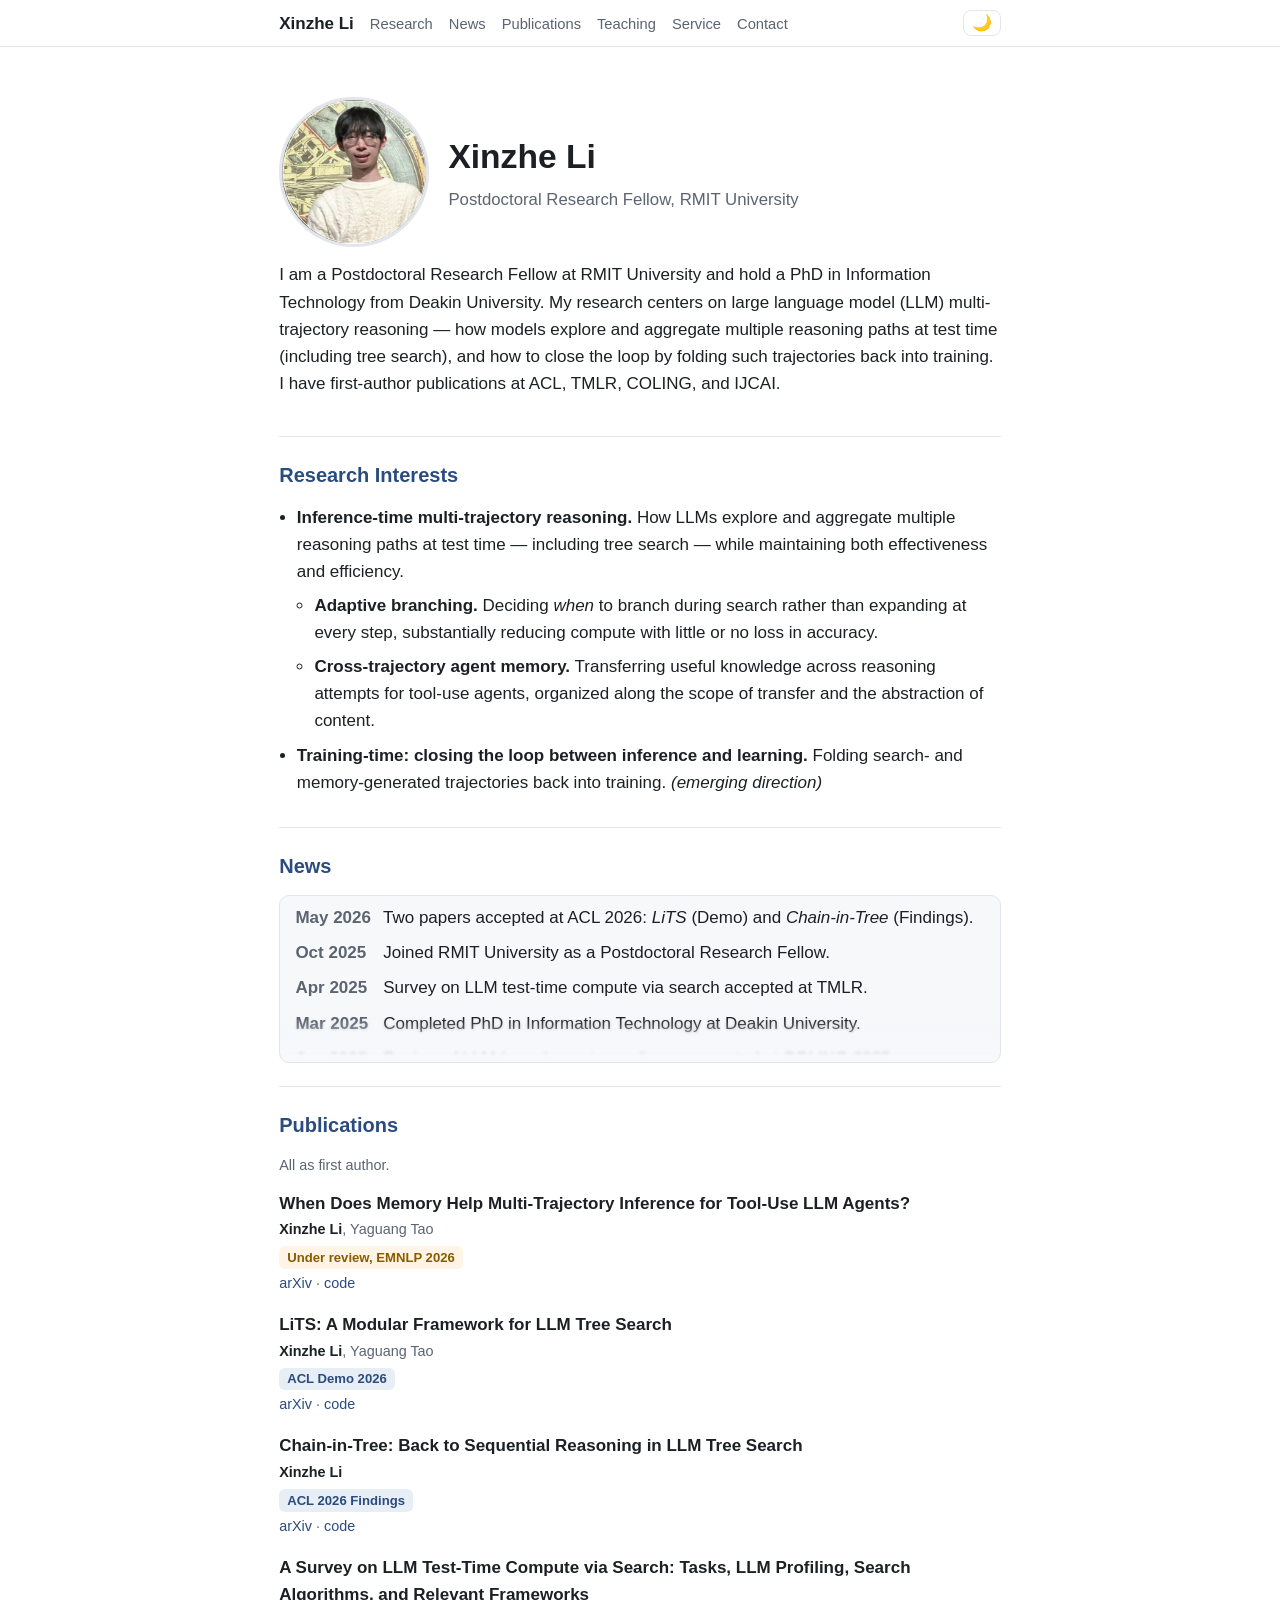
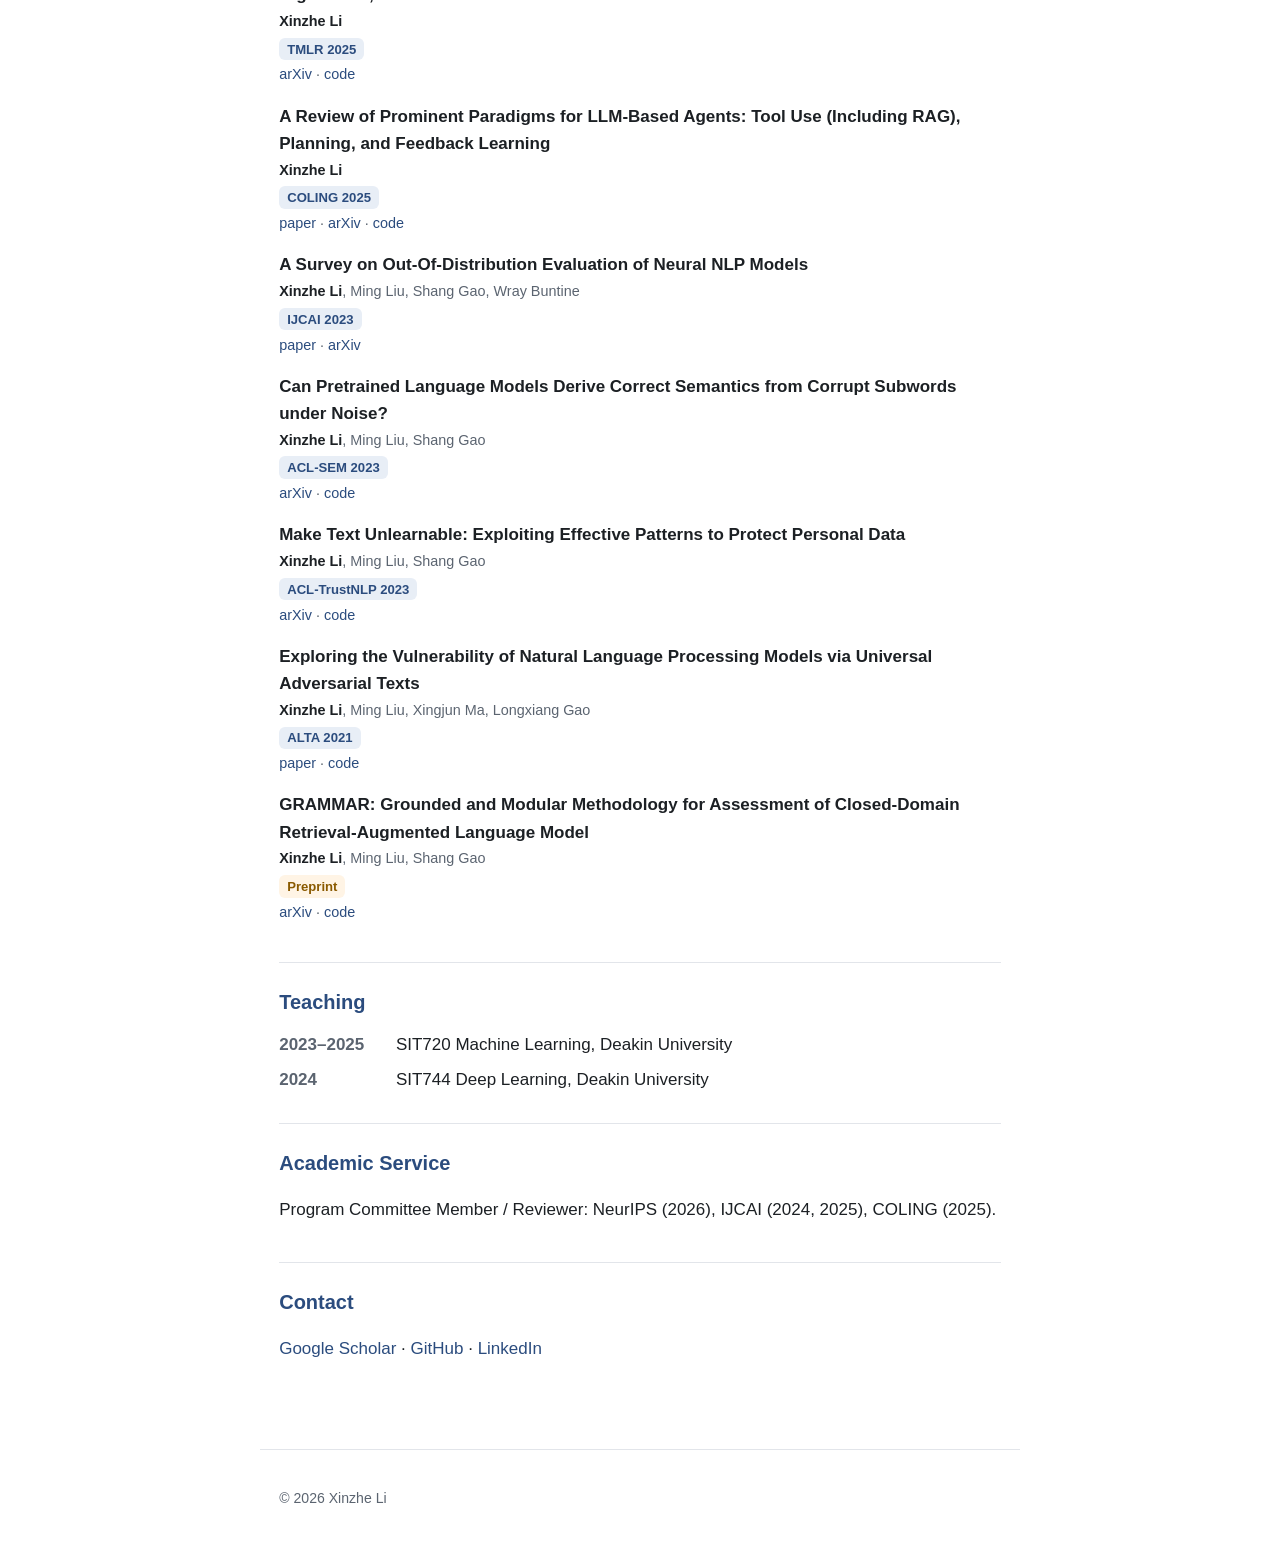
==== commit 26c899a3: "Update bio and meta description to multi-trajectory reasoning framing" ====
--- a/index.html
+++ b/index.html
@@ -4,7 +4,7 @@
   <meta charset="UTF-8">
   <meta name="viewport" content="width=device-width, initial-scale=1.0">
   <title>Xinzhe Li</title>
-  <meta name="description" content="Xinzhe Li — Postdoctoral Research Fellow at RMIT University. LLM reasoning and planning via tree search, and cross-trajectory agent memory.">
+  <meta name="description" content="Xinzhe Li — Postdoctoral Research Fellow at RMIT University. LLM multi-trajectory reasoning: test-time methods including tree search, and closing the loop into training.">
   <meta name="author" content="Xinzhe Li">
   <link rel="preconnect" href="https://fonts.googleapis.com">
   <link rel="stylesheet" href="assets/css/style.css">
@@ -36,10 +36,11 @@
       </div>
       <p class="hero-bio">
         I am a Postdoctoral Research Fellow at RMIT University and hold a PhD in
-        Information Technology from Deakin University. My research focuses on
-        large language model (LLM) reasoning and planning via tree-structured search,
-        and adaptive cross-trajectory agent memory, with first-author publications at
-        ACL, TMLR, COLING, and IJCAI.
+        Information Technology from Deakin University. My research centers on
+        large language model (LLM) multi-trajectory reasoning — how models explore and
+        aggregate multiple reasoning paths at test time (including tree search), and how to
+        close the loop by folding such trajectories back into training. I have first-author
+        publications at ACL, TMLR, COLING, and IJCAI.
       </p>
     </section>
 
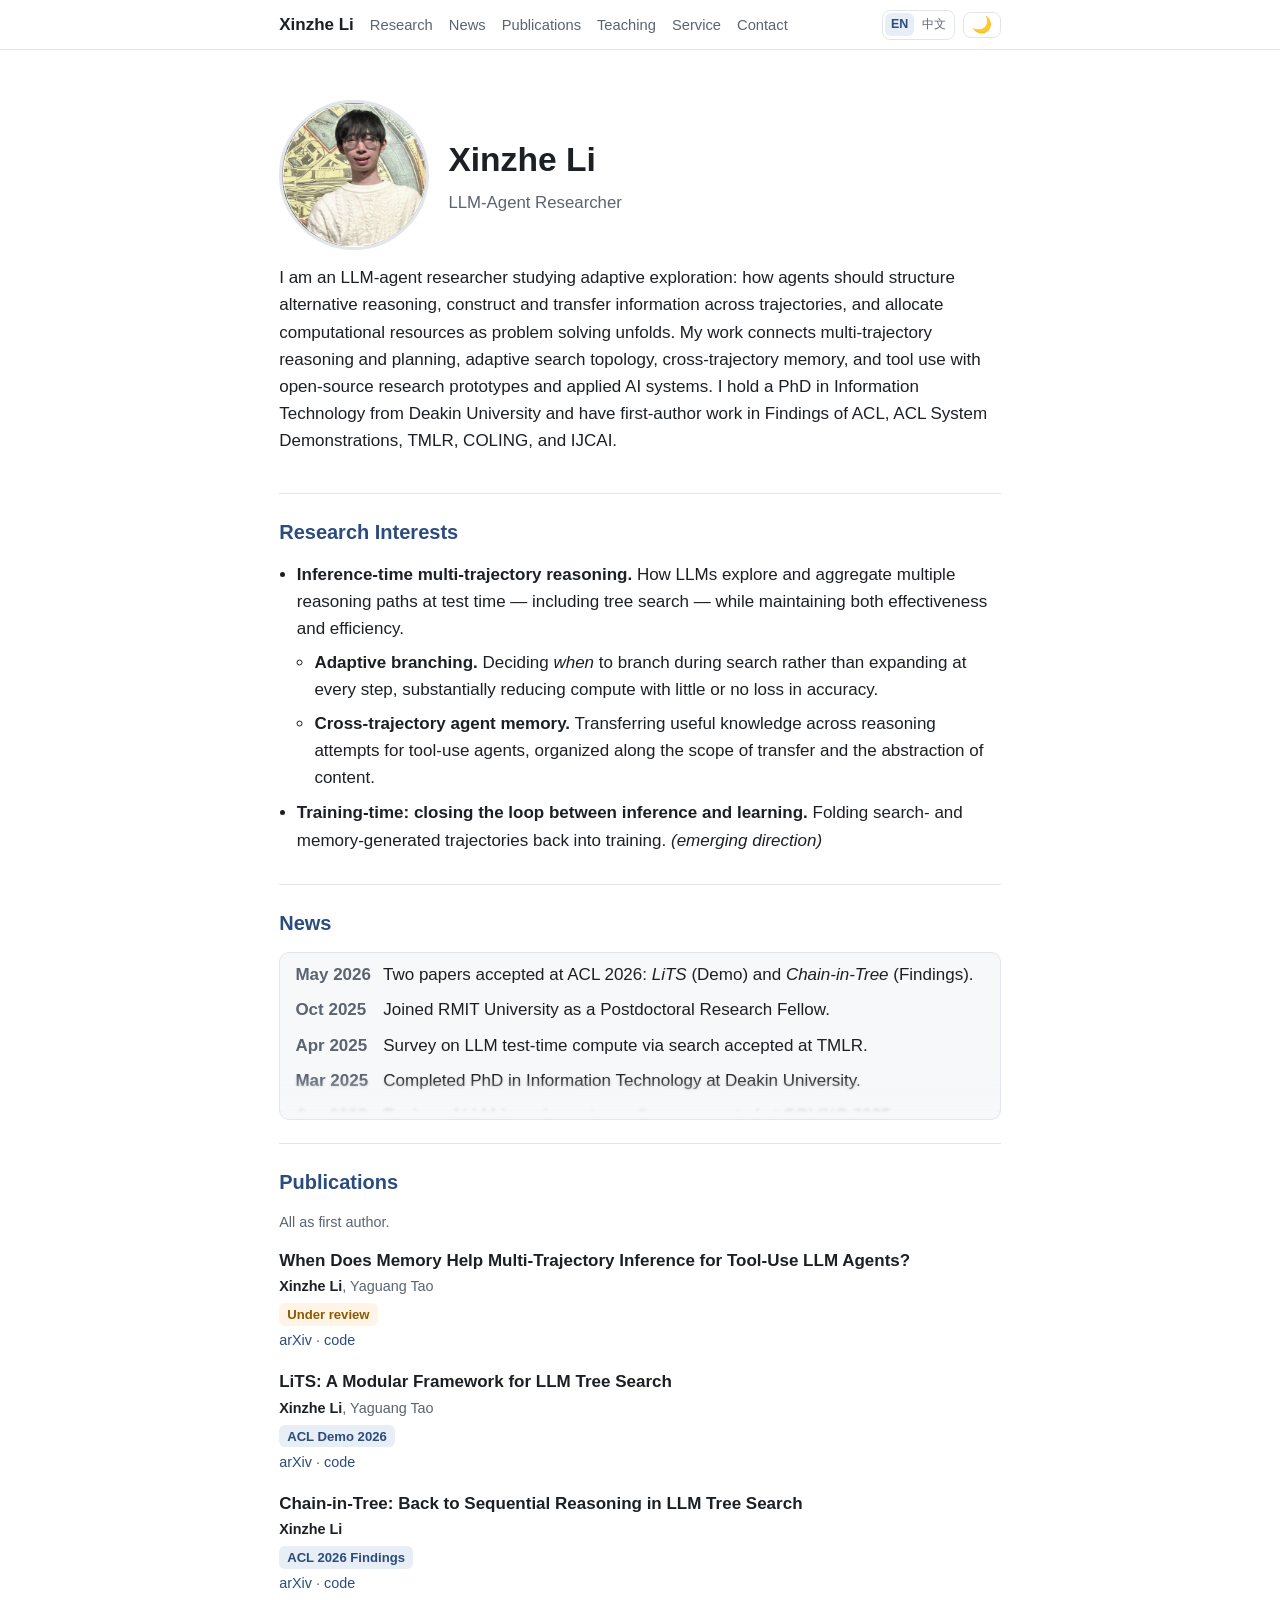
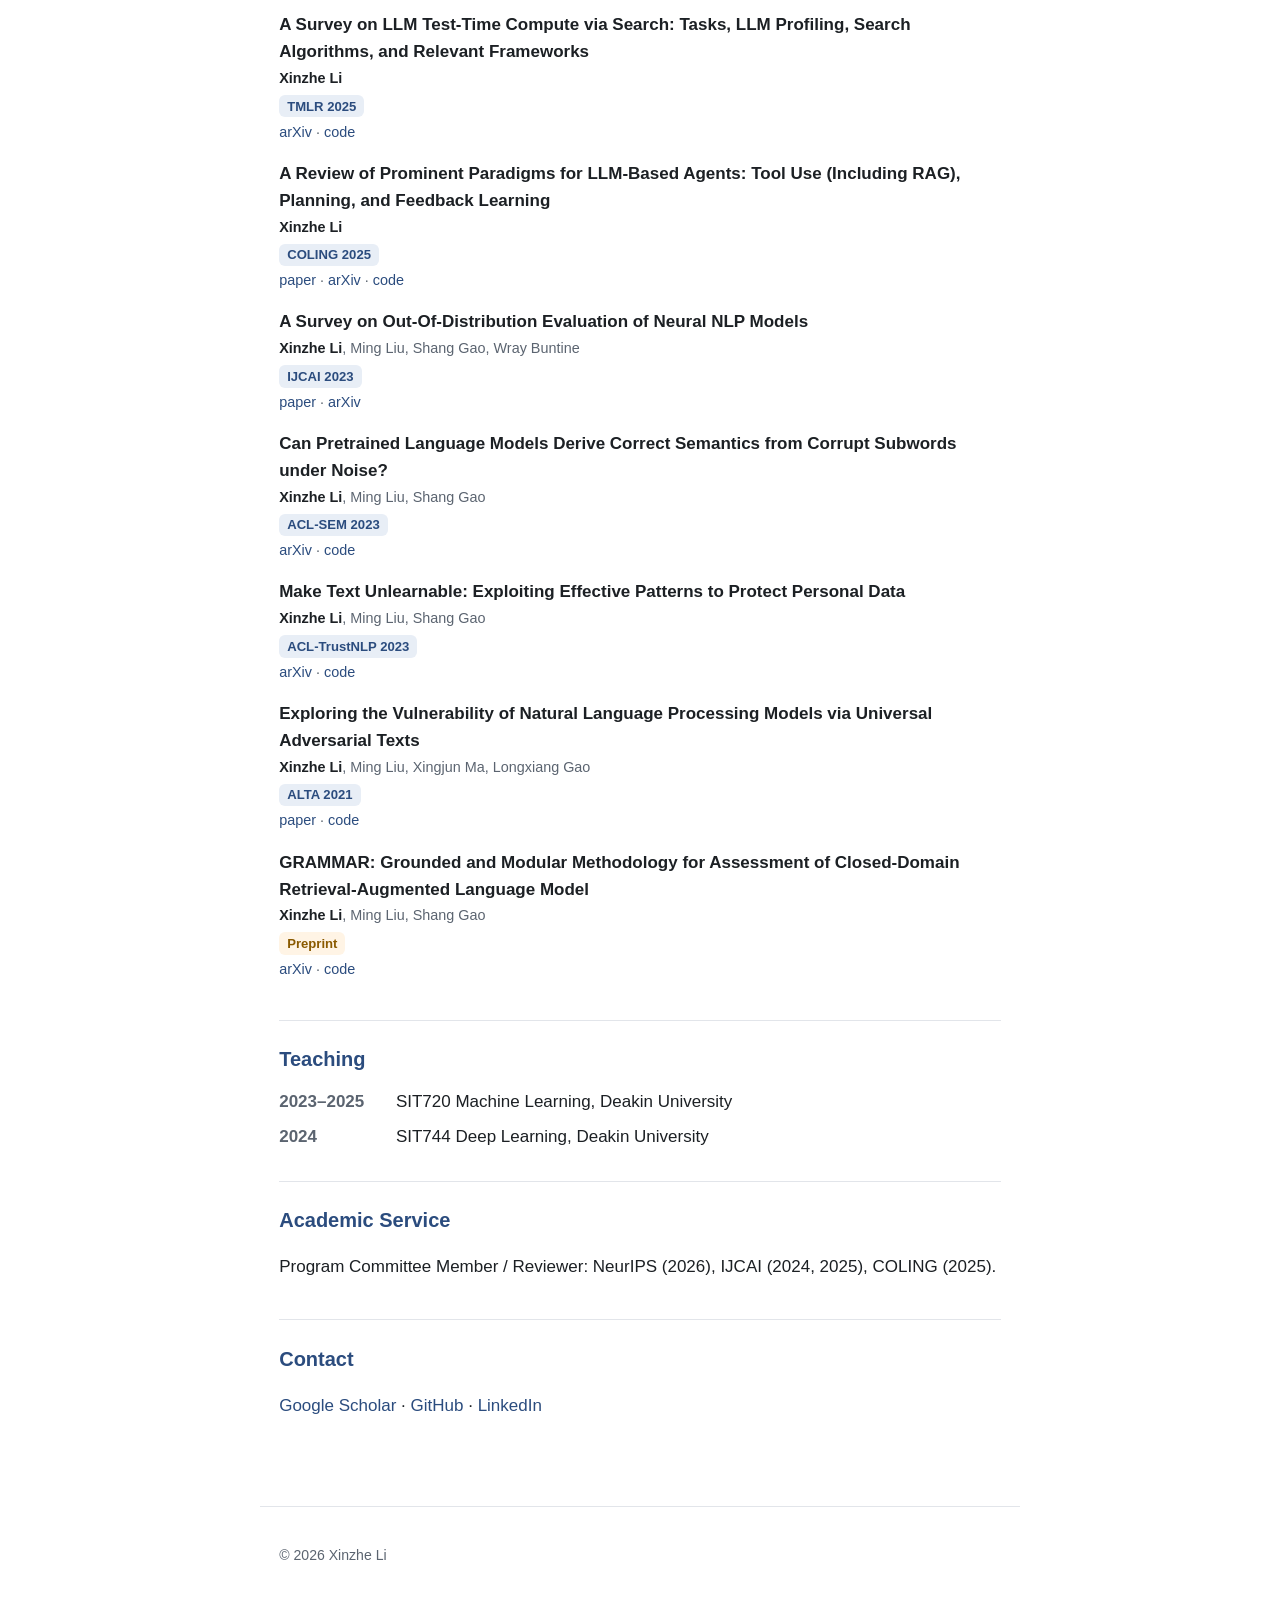
==== commit bb4b7324: "Update research introduction" ====
--- a/index.html
+++ b/index.html
@@ -4,7 +4,7 @@
   <meta charset="UTF-8">
   <meta name="viewport" content="width=device-width, initial-scale=1.0">
   <title>Xinzhe Li</title>
-  <meta name="description" content="Xinzhe Li — Postdoctoral Research Fellow at RMIT University. LLM multi-trajectory reasoning: test-time methods including tree search, and closing the loop into training.">
+  <meta name="description" content="Xinzhe Li — LLM-agent researcher studying adaptive exploration, multi-trajectory reasoning, search topology, cross-trajectory memory, and tool use.">
   <meta name="author" content="Xinzhe Li">
   <link rel="preconnect" href="https://fonts.googleapis.com">
   <link rel="stylesheet" href="assets/css/style.css">
@@ -21,7 +21,13 @@
         <li><a href="#service">Service</a></li>
         <li><a href="#contact">Contact</a></li>
       </ul>
-      <button id="theme-toggle" class="theme-toggle" type="button" aria-label="Toggle dark mode" title="Toggle dark mode">🌙</button>
+      <div class="nav-actions">
+        <div class="language-toggle" aria-label="Language">
+          <span aria-current="page">EN</span>
+          <a href="index.zh.html" hreflang="zh-CN" lang="zh-CN">中文</a>
+        </div>
+        <button id="theme-toggle" class="theme-toggle" type="button" aria-label="Toggle dark mode" title="Toggle dark mode">🌙</button>
+      </div>
     </nav>
   </header>
 
@@ -31,16 +37,18 @@
         <img class="avatar" src="assets/img/avatar.png" alt="Xinzhe Li" width="150" height="150">
         <div>
           <h1 id="hero-name">Xinzhe Li</h1>
-          <p class="hero-role">Postdoctoral Research Fellow, RMIT University</p>
+          <p class="hero-role">LLM-Agent Researcher</p>
         </div>
       </div>
       <p class="hero-bio">
-        I am a Postdoctoral Research Fellow at RMIT University and hold a PhD in
-        Information Technology from Deakin University. My research centers on
-        large language model (LLM) multi-trajectory reasoning — how models explore and
-        aggregate multiple reasoning paths at test time (including tree search), and how to
-        close the loop by folding such trajectories back into training. I have first-author
-        publications at ACL, TMLR, COLING, and IJCAI.
+        I am an LLM-agent researcher studying adaptive exploration: how agents should
+        structure alternative reasoning, construct and transfer information across
+        trajectories, and allocate computational resources as problem solving unfolds.
+        My work connects multi-trajectory reasoning and planning, adaptive search
+        topology, cross-trajectory memory, and tool use with open-source research
+        prototypes and applied AI systems. I hold a PhD in Information Technology from
+        Deakin University and have first-author work in Findings of ACL, ACL System
+        Demonstrations, TMLR, COLING, and IJCAI.
       </p>
     </section>
 
@@ -80,11 +88,12 @@
     <section id="publications" aria-labelledby="pub-h">
       <h2 id="pub-h">Publications</h2>
       <p class="pub-note">All as first author.</p>
+      <!-- publications:start -->
       <ul class="pub-list">
         <li>
           <span class="pub-title">When Does Memory Help Multi-Trajectory Inference for Tool-Use LLM Agents?</span>
           <span class="pub-authors"><strong>Xinzhe Li</strong>, Yaguang Tao</span>
-          <span class="pub-venue badge-review">Under review, EMNLP 2026</span>
+          <span class="pub-venue badge-review">Under review</span>
           <span class="pub-links"><a href="https://arxiv.org/abs/2605.28224">arXiv</a> · <a href="https://github.com/xinzhel/lits-llm">code</a></span>
         </li>
         <li>
@@ -142,6 +151,7 @@
           <span class="pub-links"><a href="https://arxiv.org/abs/2404.19232">arXiv</a> · <a href="https://github.com/xinzhel/grammar">code</a></span>
         </li>
       </ul>
+      <!-- publications:end -->
     </section>
 
     <section id="teaching" aria-labelledby="teach-h">
--- a/assets/css/style.css
+++ b/assets/css/style.css
@@ -82,6 +82,36 @@
 }
 .nav-links a { color: var(--muted); font-size: 0.92rem; }
 .nav-links a:hover { color: var(--accent); text-decoration: none; }
+.nav-actions {
+  display: flex;
+  align-items: center;
+  gap: 0.5rem;
+}
+.language-toggle {
+  display: inline-flex;
+  align-items: center;
+  gap: 0.15rem;
+  border: 1px solid var(--border);
+  border-radius: 8px;
+  padding: 0.15rem;
+  font-size: 0.78rem;
+  line-height: 1;
+}
+.language-toggle a,
+.language-toggle span {
+  display: inline-flex;
+  align-items: center;
+  min-height: 1.45rem;
+  padding: 0 0.35rem;
+}
+.language-toggle a { color: var(--muted); }
+.language-toggle a:hover { color: var(--accent); text-decoration: none; }
+.language-toggle span {
+  background: var(--accent-soft);
+  color: var(--accent);
+  border-radius: 6px;
+  font-weight: 700;
+}
 .theme-toggle {
   background: transparent;
   border: 1px solid var(--border);
@@ -166,6 +196,7 @@
   body { font-size: 16px; }
   .nav { flex-wrap: wrap; }
   .nav-links { order: 3; width: 100%; }
+  .nav-actions { margin-left: auto; }
   h1 { font-size: 1.8rem; }
   .news-date, .teach-date { display: block; min-width: 0; }
 }
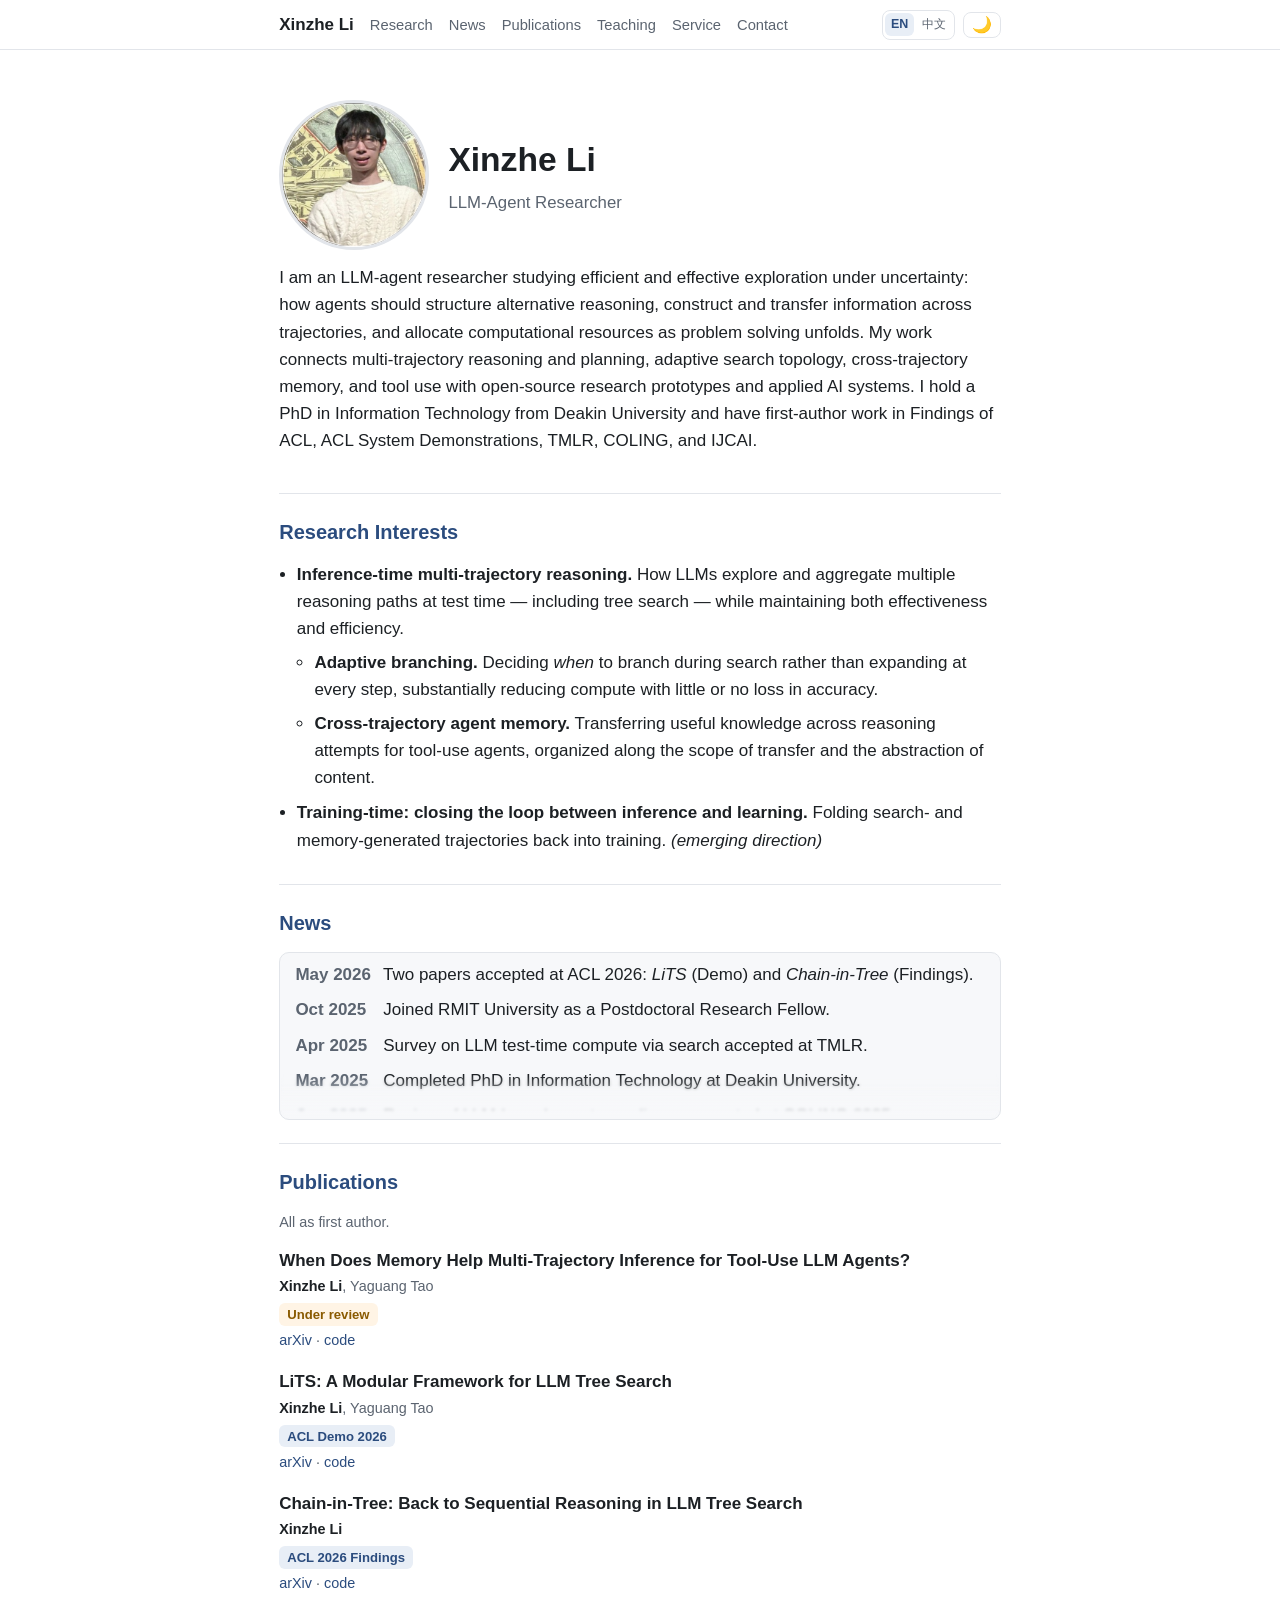
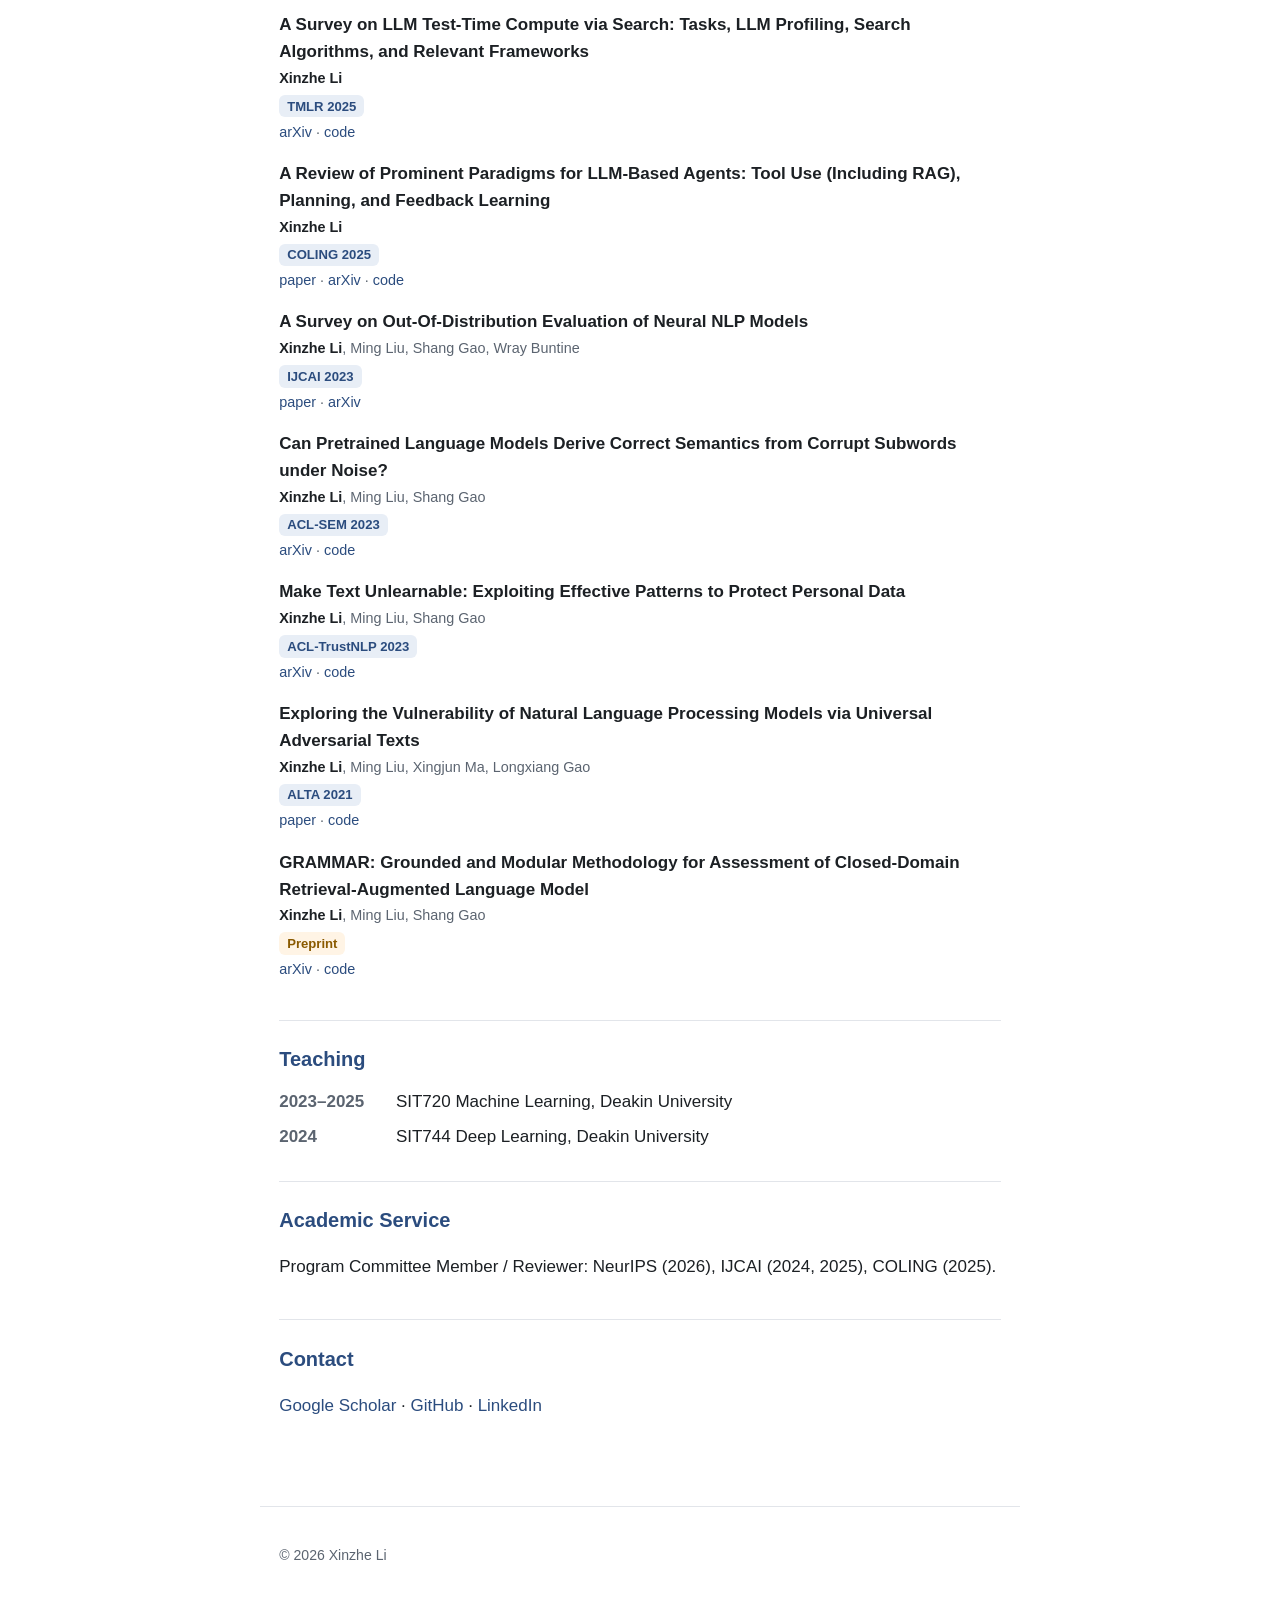
==== commit 2cd90de0: "Update homepage research focus to exploration under uncertainty" ====
--- a/index.html
+++ b/index.html
@@ -4,7 +4,7 @@
   <meta charset="UTF-8">
   <meta name="viewport" content="width=device-width, initial-scale=1.0">
   <title>Xinzhe Li</title>
-  <meta name="description" content="Xinzhe Li — LLM-agent researcher studying adaptive exploration, multi-trajectory reasoning, search topology, cross-trajectory memory, and tool use.">
+  <meta name="description" content="Xinzhe Li — LLM-agent researcher studying efficient and effective exploration under uncertainty, multi-trajectory reasoning, search topology, cross-trajectory memory, and tool use.">
   <meta name="author" content="Xinzhe Li">
   <link rel="preconnect" href="https://fonts.googleapis.com">
   <link rel="stylesheet" href="assets/css/style.css">
@@ -41,7 +41,8 @@
         </div>
       </div>
       <p class="hero-bio">
-        I am an LLM-agent researcher studying adaptive exploration: how agents should
+        I am an LLM-agent researcher studying efficient and effective exploration under
+        uncertainty: how agents should
         structure alternative reasoning, construct and transfer information across
         trajectories, and allocate computational resources as problem solving unfolds.
         My work connects multi-trajectory reasoning and planning, adaptive search
